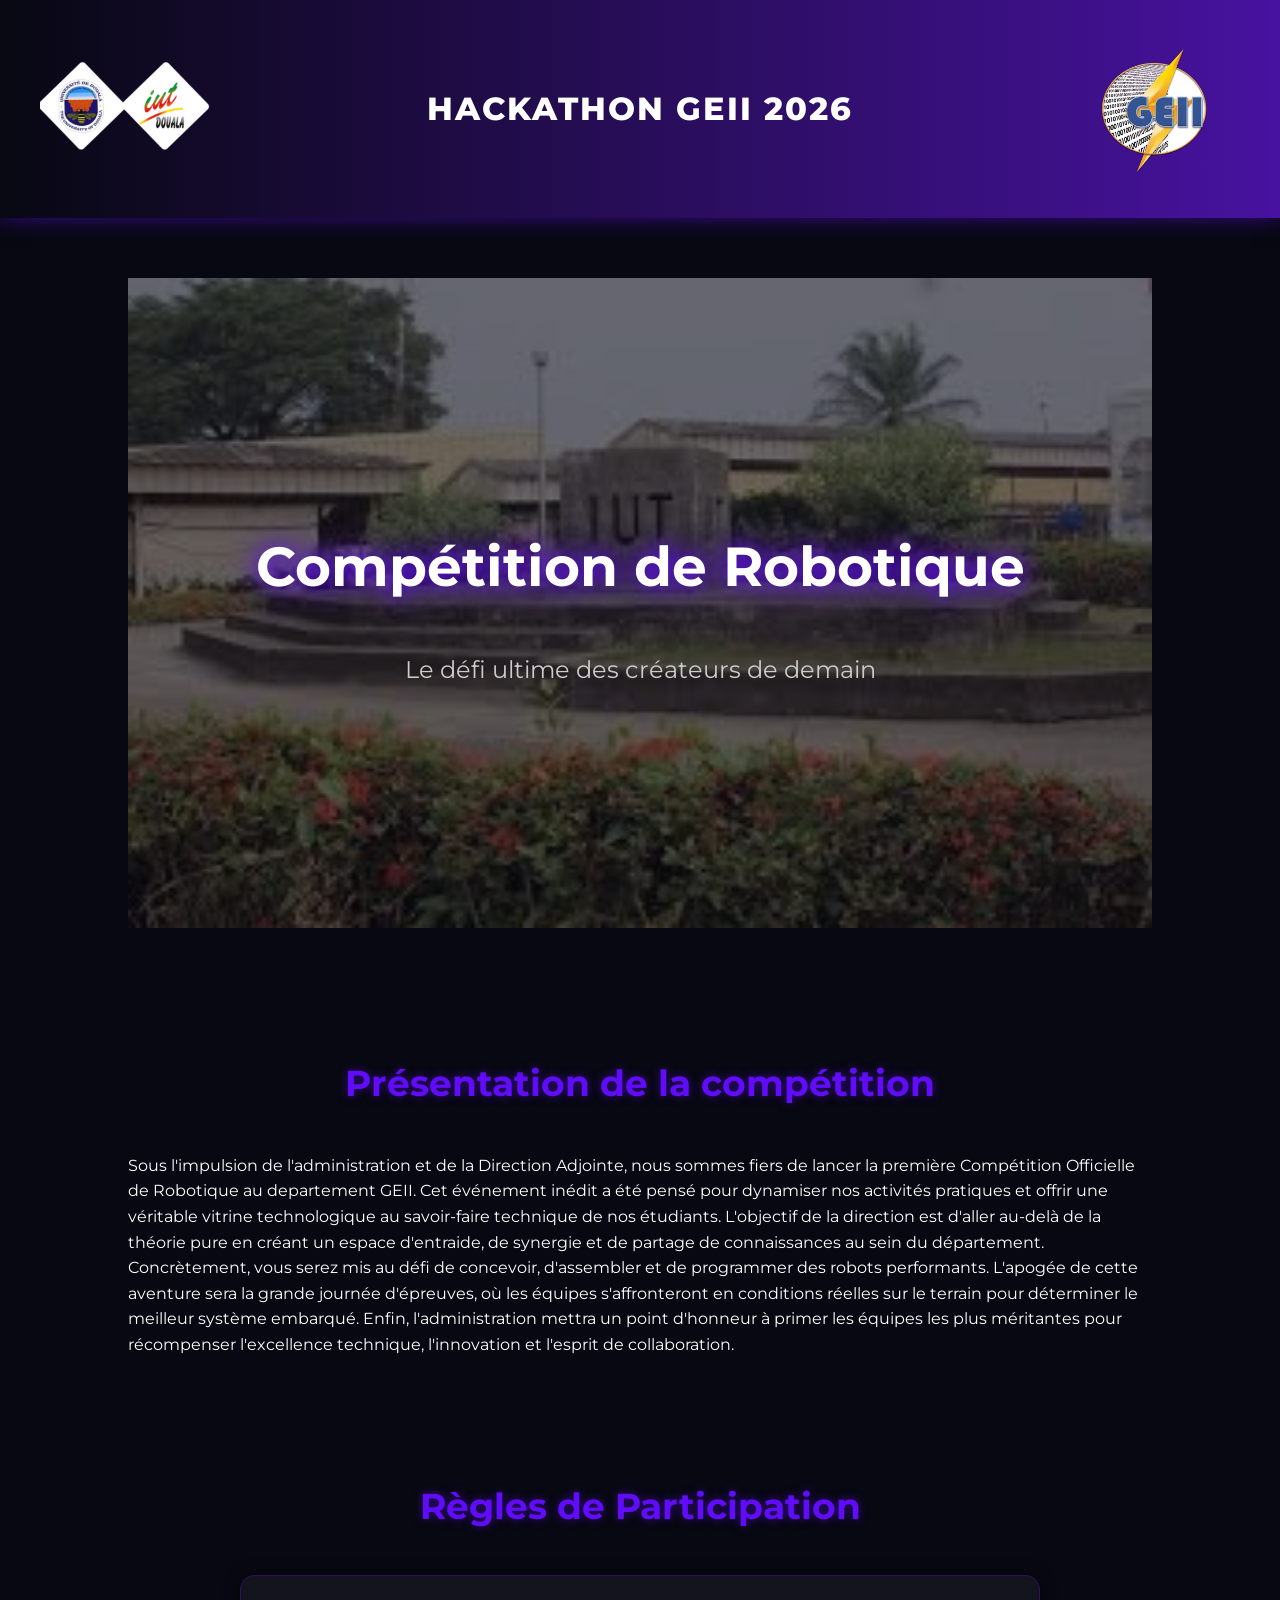
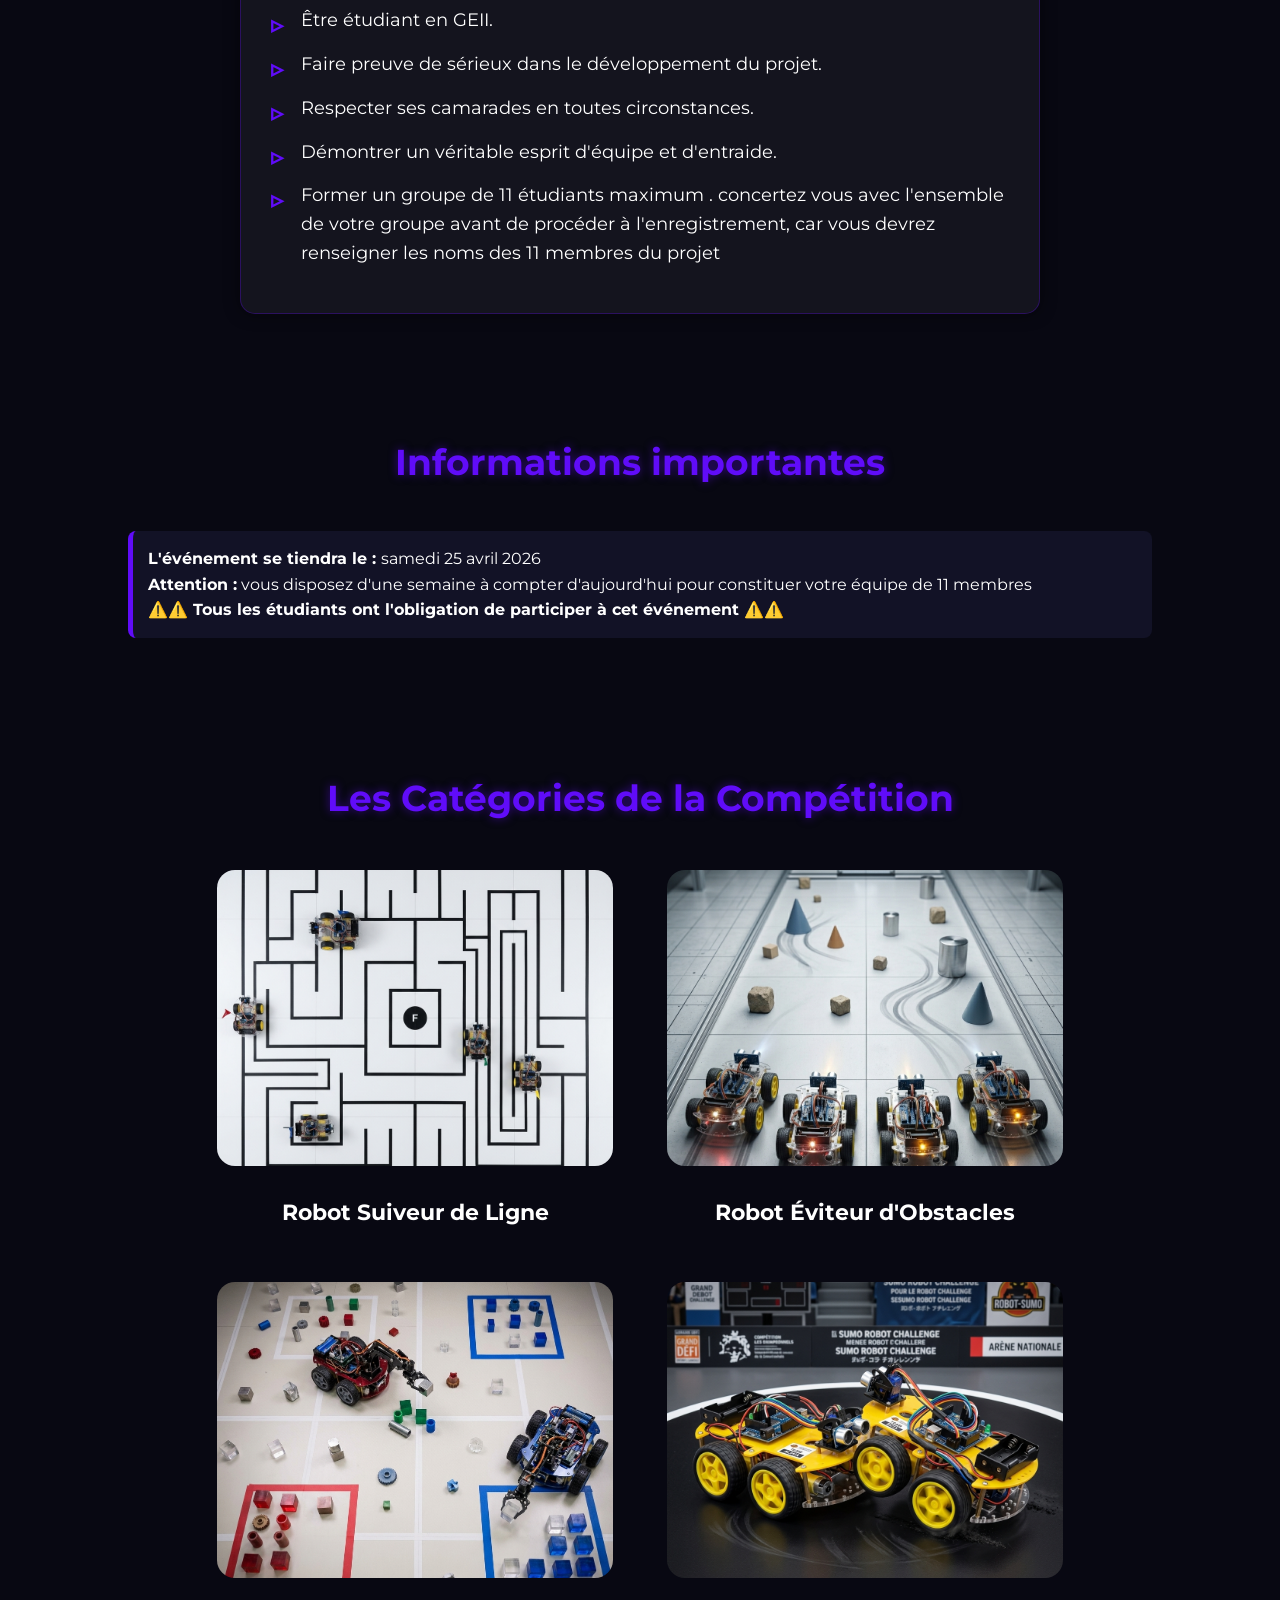
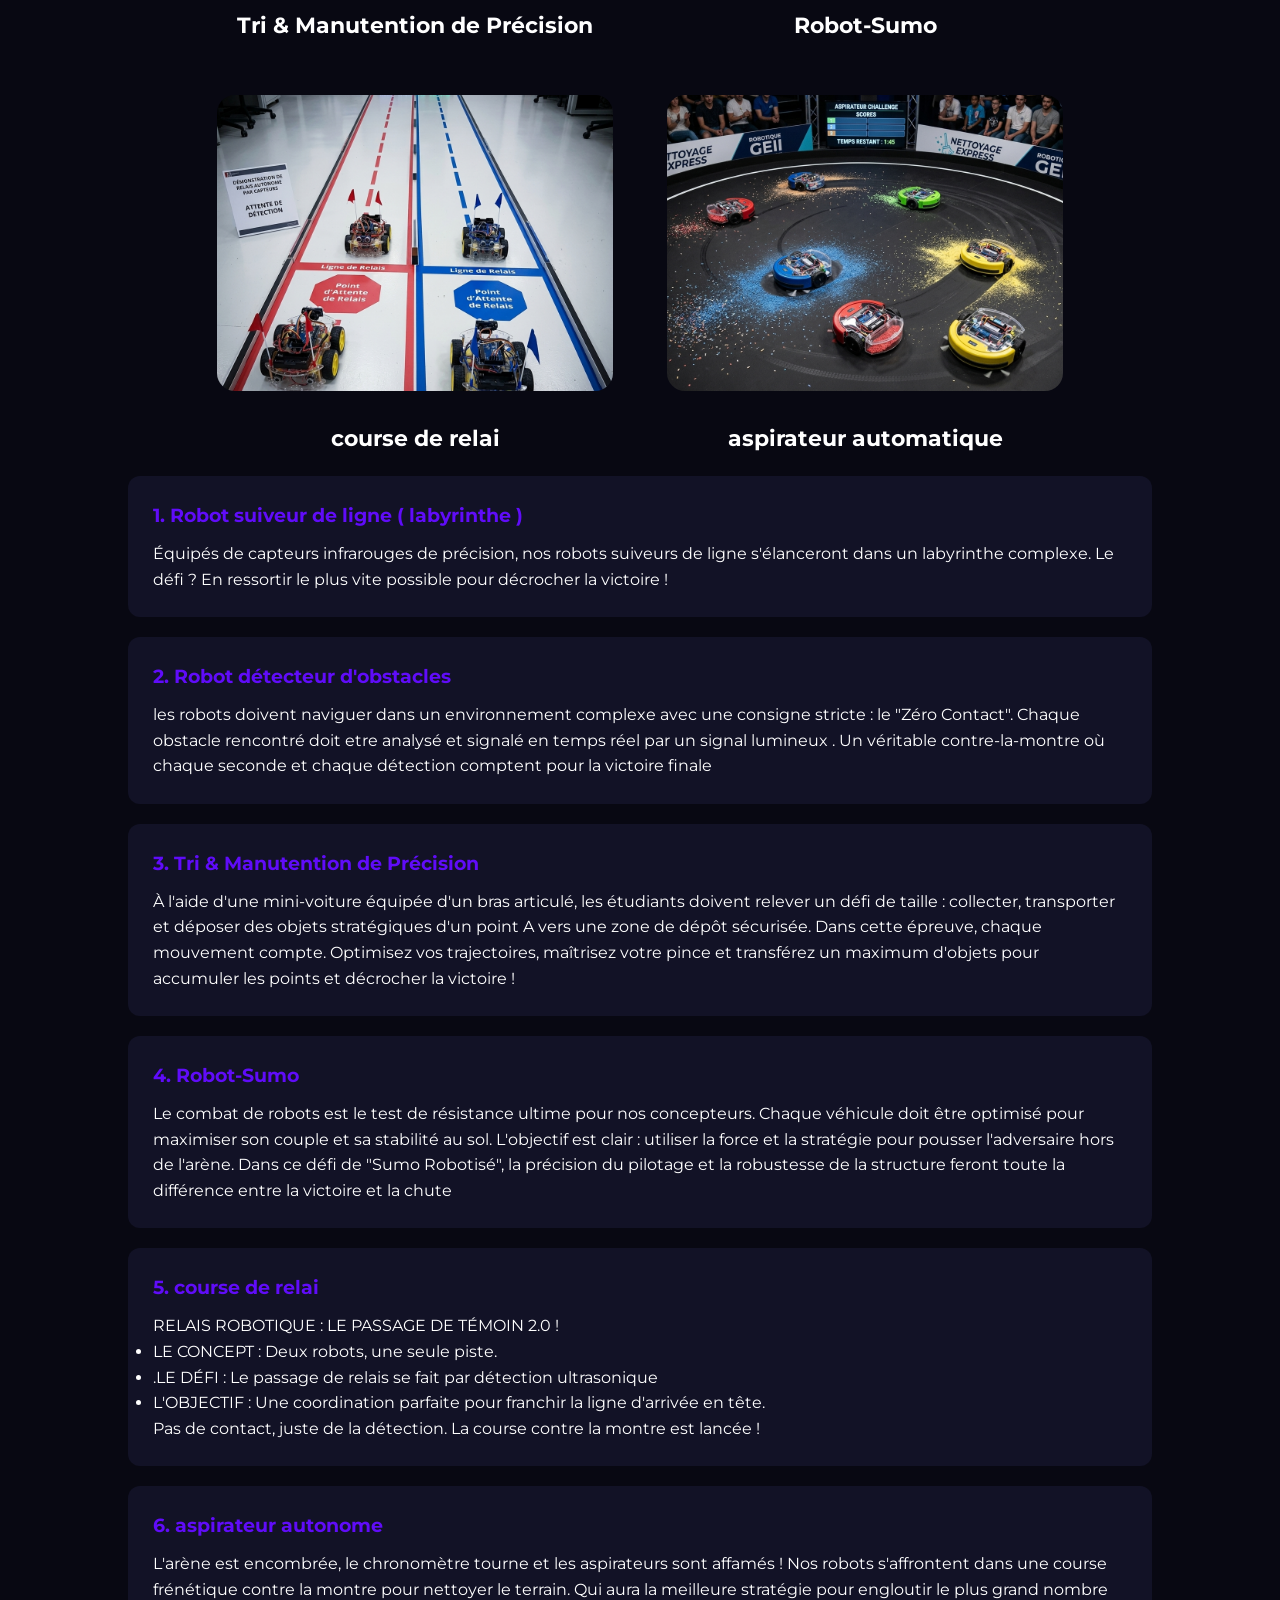
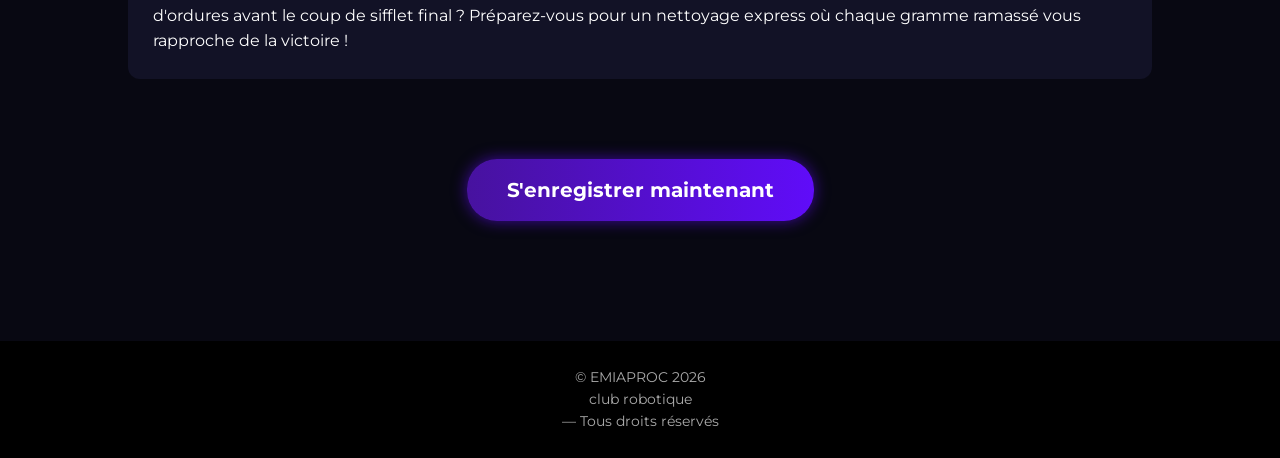
==== index.html @ b4cc078e "correction" ====
<!DOCTYPE html>
<html lang="fr">
<head>
    <meta charset="UTF-8">
    <meta name="viewport" content="width=1200">
    <title>Concours de Robotique - GEII</title>
    <link href="https://fonts.googleapis.com/css2?family=Montserrat:wght@400;600;800&display=swap" rel="stylesheet">
    <link rel="stylesheet" href="style.css">
</head>
<body>

    <header>
        <div class="header-content">
            <div class="log2o-container">
                <img src="image/douala.png" alt="Logo IUT de Douala">
            </div>
            <h1>Hackathon GEII 2026</h1>
            <div class="log2o-container">
                <img src="image/geii2.png" alt="Logo Club Robotique">
            </div>
        </div>
    </header>

    <section class="hero">
        <img src="image/iut.jpg" alt="Affiche du concours de robotique" class="hero-image">
        <div class="hero-text">
            <h2>Compétition de Robotique</h2>
            <p>Le défi ultime des créateurs de demain</p>
        </div>
    </section>



    <!-- PRESENTATION -->
<section class="presentation">

<h2>Présentation de la compétition</h2>

<p>
Sous l'impulsion de l'administration et de la Direction Adjointe, nous sommes fiers de lancer la  première Compétition Officielle de Robotique au departement GEII. 
Cet événement inédit a été pensé pour dynamiser nos activités pratiques et offrir une véritable vitrine technologique au savoir-faire technique de nos étudiants. 
L'objectif de la direction est d'aller au-delà de la théorie pure en créant un espace d'entraide, de synergie et de partage de connaissances au sein du département.
 Concrètement, vous serez mis au défi de concevoir, d'assembler et de programmer des robots performants. L'apogée de cette aventure sera la grande journée d'épreuves, où les équipes s'affronteront en conditions réelles sur le terrain pour déterminer le meilleur système embarqué. 
Enfin, l'administration mettra un point d'honneur à primer les équipes les plus méritantes pour récompenser l'excellence technique,
 l'innovation et l'esprit de collaboration.
</p>

</section>

    <section class="rules-section">
        <h2>Règles de Participation</h2>
        <div class="rules-box">
            <ul>
                <li>Être  étudiant en GEII.</li>
                <li>Faire preuve de sérieux dans le développement du projet.</li>
                <li>Respecter ses camarades en toutes circonstances.</li>
                <li>Démontrer un véritable esprit d'équipe et d'entraide.</li>
                <li>Former un groupe de 11 étudiants maximum . concertez vous  avec l'ensemble de votre groupe avant de procéder à l'enregistrement, 
                 car vous devrez renseigner les noms des 11 membres du projet</li>
            </ul>
        </div>
    </section>


<!-- INFOS IMPORTANTES -->
<!--section class="infos"-->

<section class="conditions">

   <h2>Informations importantes</h2>

   <ul>
   <li><p><strong> L'événement se tiendra le :  </strong> samedi 25 avril 2026 </p>

   <p><strong>Attention :</strong> vous disposez d'une semaine à compter d'aujourd'hui pour constituer votre équipe de 11 membres </p>
   <p><strong>⚠️⚠️ Tous les étudiants ont l'obligation de participer à cet événement  ⚠️⚠️</strong>  </p>
   
</li>
</section>

</!--section>





    <section class="robots-section">
        <h2>Les Catégories de la Compétition</h2>
        <div class="robots-container">
            <div class="robot-frame">
                <img src="image/lab.png" alt="Robot suiveur de ligne">
                <h3>Robot Suiveur de Ligne</h3>
            </div>
            
            <div class="robot-frame">
                <img src="image/ultra.png" alt="Robot détecteur d'obstacles">
                <h3>Robot Éviteur d'Obstacles</h3>
            </div>


            <div class="robot-frame">
                <img src="image/bloc.png" alt="Robot détecteur d'obstacles">
                <h3>Tri & Manutention de Précision</h3>
            </div>

            <div class="robot-frame">
                <img src="image/sumo.png" alt="Robot détecteur d'obstacles">
                <h3>Robot-Sumo</h3>
            </div>

            <div class="robot-frame">
                <img src="image/relay.png" alt="Robot détecteur d'obstacles">
                <h3>course de relai</h3>
            </div>

        

            <div class="robot-frame">
                <img src="image/aspi.png" alt="Robot détecteur d'obstacles">
                <h3>aspirateur automatique</h3>
            </div>
            
        </div>

        <!-- DEROULEMENT -->
        <!--section class="deroulement"-->


        <div class="phase">
        <h3>1. Robot suiveur de ligne ( labyrinthe ) </h3>
        <p>
        Équipés de capteurs infrarouges de précision, nos robots suiveurs de ligne s'élanceront dans un labyrinthe complexe.  
        Le défi ? En ressortir le plus vite possible pour décrocher la victoire !
        </p>
        </div>

        <div class="phase">
        <h3>2. Robot détecteur d'obstacles </h3> 
        les robots doivent naviguer dans un environnement complexe avec une consigne stricte 
        : le "Zéro Contact". Chaque obstacle rencontré doit etre analysé et signalé en temps réel par un signal lumineux 
        . Un véritable 
        contre-la-montre où chaque seconde et chaque détection comptent pour la victoire finale
        
        
        </p>
        </div>


        <div class="phase">
        <h3>3. Tri & Manutention de Précision</h3>
        <p>
        À l'aide d'une mini-voiture équipée d'un bras articulé, les étudiants doivent relever un défi de taille : collecter, 
        transporter et déposer des objets stratégiques d'un point A vers une zone de dépôt sécurisée. Dans cette épreuve, 
        chaque mouvement compte. Optimisez vos trajectoires, 
        maîtrisez votre pince et transférez un maximum d'objets pour accumuler les points et décrocher la victoire !
        </p>
        </div>

        <div class="phase">
        <h3>4. Robot-Sumo</h3>
        <p>
        Le combat de robots est le test de résistance ultime pour nos concepteurs.
        Chaque véhicule doit être optimisé pour maximiser son couple et sa stabilité au sol.
        L'objectif est clair : utiliser la force et la stratégie pour pousser l'adversaire hors de l'arène.
        Dans ce défi de "Sumo Robotisé",
         la précision du pilotage et la robustesse de la structure feront toute la différence entre la victoire et la chute
        </p>
        </div>




        

        <div class="phase">
            <h3>5. course de relai</h3>
            <p>
                 RELAIS ROBOTIQUE : LE PASSAGE DE TÉMOIN 2.0 ! 
            <ul>
            <li>LE CONCEPT : Deux robots, une seule piste.</li>

            <li>.LE DÉFI : Le passage de relais se fait par détection ultrasonique</li>

            <li>L'OBJECTIF : Une coordination parfaite pour franchir la ligne d'arrivée en tête.</li>
            </ul>
            Pas de contact, juste de la détection. La course contre la montre est lancée !
            </p>

        </div>




         <div class="phase">
        <h3>6. aspirateur autonome</h3>
        <p>
        L'arène est encombrée, le chronomètre tourne et les aspirateurs sont affamés ! 
        Nos robots s'affrontent dans une course frénétique contre la montre pour nettoyer le terrain.
         Qui aura la meilleure stratégie pour engloutir le plus grand nombre d'ordures avant le coup de sifflet final ?
         Préparez-vous pour un nettoyage express où chaque gramme ramassé vous rapproche de la victoire !
        </p>
        </div>


      </!--section-->






    </section>

    <div class="cta-container">
        <a href="inscription.html" class="btn-gradient">S'enregistrer maintenant</a>
    </div>
<section></section>
    <!-- FOOTER -->
    <footer>
    <p>© EMIAPROC 2026 </p>
        <p>club robotique </p>
       <p> — Tous droits réservés</p>
    </p>
</footer>

</body>

</html>
---- style.css ----
/* ===== GLOBAL ===== */
*{
    margin:0;
    padding:0;
    box-sizing:border-box;
    font-family: 'Montserrat', sans-serif;
}

body {
    background-color: #080812;
    color: #ffffff;
    line-height: 1.6;
    margin: 0;
    
    /* La magie Flexbox commence ici */
    display: flex;
    flex-direction: column;
    min-height: 100vh; /* Prend au moins 100% de la hauteur de l'écran */
}
/* ===== HEADER ===== */
header{
    background: linear-gradient(90deg,#080812,#47129f);
    padding:20px;
    box-shadow:0 0 20px rgba(96,12,249,0.5);
}

.header-content {
    display: flex;
    justify-content: space-between;
    align-items: center;
    max-width: 1200px;
    margin: 0 auto;
}

.logo-container img{
    width:70px; /* Taille ajustable pour les logos */
    border-radius:10px;
}


.log2o-container img{
    width:170px; /* Taille ajustable pour les logos */
    border-radius:10px;
}

.log3o-container img{
    width:160px; /* Taille ajustable pour les logos */
    border-radius:10px;
}


h1{
    font-weight:800;
    color:#ffffff;
    text-transform: uppercase;
    letter-spacing: 2px;
}

/* ===== HERO SECTION ===== */
.hero{
    position:relative;
    text-align:center;
}

.hero-image{
    width:100%;
    height:650px;
    object-fit:cover;
    opacity:0.4;
}

.hero-text{
    position:absolute;
    top:50%;
    left:50%;
    transform:translate(-50%,-50%);
    width: 100%;
}

.hero-text h2{
    font-size:55px;
    color:#ffffff;
    text-shadow:0 0 20px #600cf9, 0 0 40px #47129f;
}

.hero-text p{
    font-size:24px;
    color:#ccc;
    margin-top: 10px;
}

/* ===== SECTIONS GENERALES ===== */
section{
    padding:60px 10%;
}

section h2{
    margin-bottom:40px;
    font-size:36px;
    color:#600cf9; /* Violet plus clair pour lisibilité */
    text-align:center;
    text-shadow: 0 0 10px rgba(96,12,249,0.5);
}

/* ===== RÈGLES DU GROUPE ===== */
.rules-box {
    background: rgba(255, 255, 255, 0.05);
    border: 1px solid rgba(96,12,249,0.3);
    border-radius: 15px;
    padding: 30px;
    max-width: 800px;
    margin: 0 auto;
    box-shadow: 0 0 15px rgba(0,0,0,0.5);
}

.rules-box ul {
    list-style-type: none;
}

.rules-box li {
    font-size: 18px;
    margin-bottom: 15px;
    padding-left: 30px;
    position: relative;
}

.rules-box li::before {
    content: "▹";
    position: absolute;
    left: 0;
    color: #600cf9;
    font-size: 24px;
    font-weight: bold;
}

/* ===== IMAGES ROBOTS (EFFET GLOW & SCALE) ===== */
.robots-container {
    display: flex;
    justify-content: center;
    gap: 50px;
    flex-wrap: wrap;
}

.robot-frame {
    width: 400px; /* Taille fixe pour l'égalité des cadres */
    text-align: center;
}

.robot-frame img {
    width: 100%;
    height: 300px; /* Hauteur fixe pour que tout soit symétrique */
    object-fit: cover; /* Permet à l'image de bien remplir le cadre sans se déformer */
    border-radius: 20px; /* Bords adoucis */
    border: 2px solid transparent;
    transition: all 0.4s ease-in-out; /* Animation fluide */
}

/* Animation au survol */
.robot-frame img:hover {
    transform: scale(1.08); /* Agrandissement */
    border-color: #600cf9;
    box-shadow: 0 0 25px #600cf9, 0 0 50px rgba(96,12,249,0.5); /* Effet Glow */
}

.robot-frame h3 {
    margin-top: 20px;
    font-size: 22px;
    color: #ffffff;
}

/* ===== BOUTON S'ENREGISTRER ===== */
.cta-container {
    text-align: center;
    margin-top: 20px;
}

.btn-gradient {
    display: inline-block;
    padding: 15px 40px;
    font-size: 20px;
    font-weight: bold;
    color: #fff;
    text-decoration: none;
    background: linear-gradient(90deg, #47129f, #600cf9, #47129f);
    background-size: 200% auto;
    border-radius: 30px;
    transition: all 0.4s ease;
    box-shadow: 0 0 15px rgba(96,12,249,0.6);
}

.btn-gradient:hover {
    background-position: right center;
    transform: scale(1.1); /* Agrandissement du bouton */
    box-shadow: 0 0 30px rgba(96,12,249,1); /* Intensification de l'ombre */
}







/* ===== PAGE INSCRIPTION ===== */
.form-section {
    padding: 40px 10%;
    display: flex;
    justify-content: center;
}

.form-container {
    background: rgba(255, 255, 255, 0.05);
    border: 1px solid rgba(96,12,249,0.3);
    border-radius: 15px;
    padding: 40px;
    width: 100%;
    max-width: 800px;
    box-shadow: 0 0 20px rgba(0,0,0,0.5);
}

.input-group {
    margin-bottom: 25px;
    display: flex;
    flex-direction: column;
}

.input-group label {
    font-size: 18px;
    font-weight: 600;
    margin-bottom: 10px;
    color: #5A00FF; /* Le violet vif que tu as choisi */
}

.info-text {
    font-size: 14px;
    color: #aaa;
    margin-bottom: 10px;
    font-style: italic;
}

.input-group input[type="text"],
.input-group select {
    width: 100%;
    padding: 15px;
    margin-bottom: 10px;
    background-color: #121222;
    border: 1px solid #333;
    border-radius: 8px;
    color: #fff;
    font-size: 16px;
    outline: none;
    transition: 0.3s;
}

.input-group input[type="text"]:focus,
.input-group select:focus {
    border-color: #5A00FF;
    box-shadow: 0 0 10px rgba(90, 0, 255, 0.4);
}

.checkbox-group {
    display: flex;
    align-items: flex-start;
    gap: 15px;
    margin-bottom: 30px;
    background: rgba(90, 0, 255, 0.1);
    padding: 20px;
    border-radius: 8px;
    border-left: 4px solid #5A00FF;
}

.checkbox-group input[type="checkbox"] {
    width: 20px;
    height: 20px;
    margin-top: 5px;
    cursor: pointer;
}

.checkbox-group label {
    font-size: 15px;
    color: #ddd;
    cursor: pointer;
}

/* Bouton du formulaire (enlève le soulignement et adapte pour le form) */
button.btn-gradient {
    width: 100%;
    border: none;
    cursor: pointer;
    font-family: 'Montserrat', sans-serif;
}

button.btn-gradient:disabled {
    opacity: 0.5;
    cursor: not-allowed;
}







/* ===== PAGE DETAIL (CONFIRMATION) ===== */
.success-section {
    padding: 60px 10%;
    display: flex;
    justify-content: center;
}

.success-container {
    background: rgba(255, 255, 255, 0.05);
    border: 1px solid rgba(90, 0, 255, 0.3);
    border-radius: 15px;
    padding: 50px;
    max-width: 800px;
    width: 100%;
    box-shadow: 0 0 25px rgba(0,0,0,0.5);
}

.success-header {
    text-align: center;
    margin-bottom: 40px;
    border-bottom: 1px solid rgba(90, 0, 255, 0.2);
    padding-bottom: 20px;
}

.success-header h2 {
    color: #00ff88; /* Un vert néon pour marquer le succès */
    font-size: 32px;
    margin-bottom: 10px;
    text-shadow: 0 0 15px rgba(0, 255, 136, 0.4);
}

.success-header p {
    font-size: 18px;
    color: #ccc;
}

.lab-rules {
    margin-bottom: 40px;
}

.lab-rules h3 {
    color: #ffffff;
    font-size: 24px;
    margin-bottom: 20px;
}

.lab-rules ul {
    list-style-type: none;
}

.lab-rules li {
    font-size: 18px;
    margin-bottom: 15px;
    padding-left: 30px;
    position: relative;
    color: #ddd;
}

.lab-rules li::before {
    content: "⚡"; /* Petite icône éclair pour l'électronique */
    position: absolute;
    left: 0;
    font-size: 20px;
}

.lab-rules strong {
    color: #5A00FF;
}

/* Le message final brillant et imposant */
.critical-warning {
    background: rgba(90, 0, 255, 0.1);
    padding: 25px;
    border-radius: 10px;
    border: 2px solid #5A00FF;
    text-align: center;
    box-shadow: 0 0 20px rgba(90, 0, 255, 0.6), inset 0 0 15px rgba(90, 0, 255, 0.2);
    animation: pulseGlow 2s infinite alternate;
}

.critical-warning p {
    color: #fff;
    font-size: 22px;
    font-weight: 800;
    text-shadow: 0 0 10px #5A00FF, 0 0 20px #5A00FF;
    margin: 0;
}

/* Animation pour faire pulser la lumière du message d'alerte */
@keyframes pulseGlow {
    from {
        box-shadow: 0 0 15px rgba(90, 0, 255, 0.4), inset 0 0 10px rgba(90, 0, 255, 0.1);
    }
    to {
        box-shadow: 0 0 35px rgba(90, 0, 255, 0.8), inset 0 0 25px rgba(90, 0, 255, 0.3);
    }
}



footer {
    background: #000000;
    text-align: center;
    padding: 25px;
    font-size: 14px;
    color: #aaa;
    width: 100%;
    
    /* La ligne magique qui pousse le footer en bas */
    margin-top: auto; 
}





.phase{
    background:#121226;
    padding:25px;
    margin-top:20px;
    border-radius:12px;
    transition:0.3s;
}


.phase:hover{
    transform:translateY(-5px);
    box-shadow:0 0 20px rgba(96,12,249,0.6);
}

.phase h3{
    color:#600cf9;
    margin-bottom:10px;
}



.conditions ul{
    list-style:none;
    margin-top:20px;
}

.conditions li{
    background:#121226;
    padding:15px;
    margin-bottom:12px;
    border-left:5px solid #600cf9;
    border-radius:8px;
}
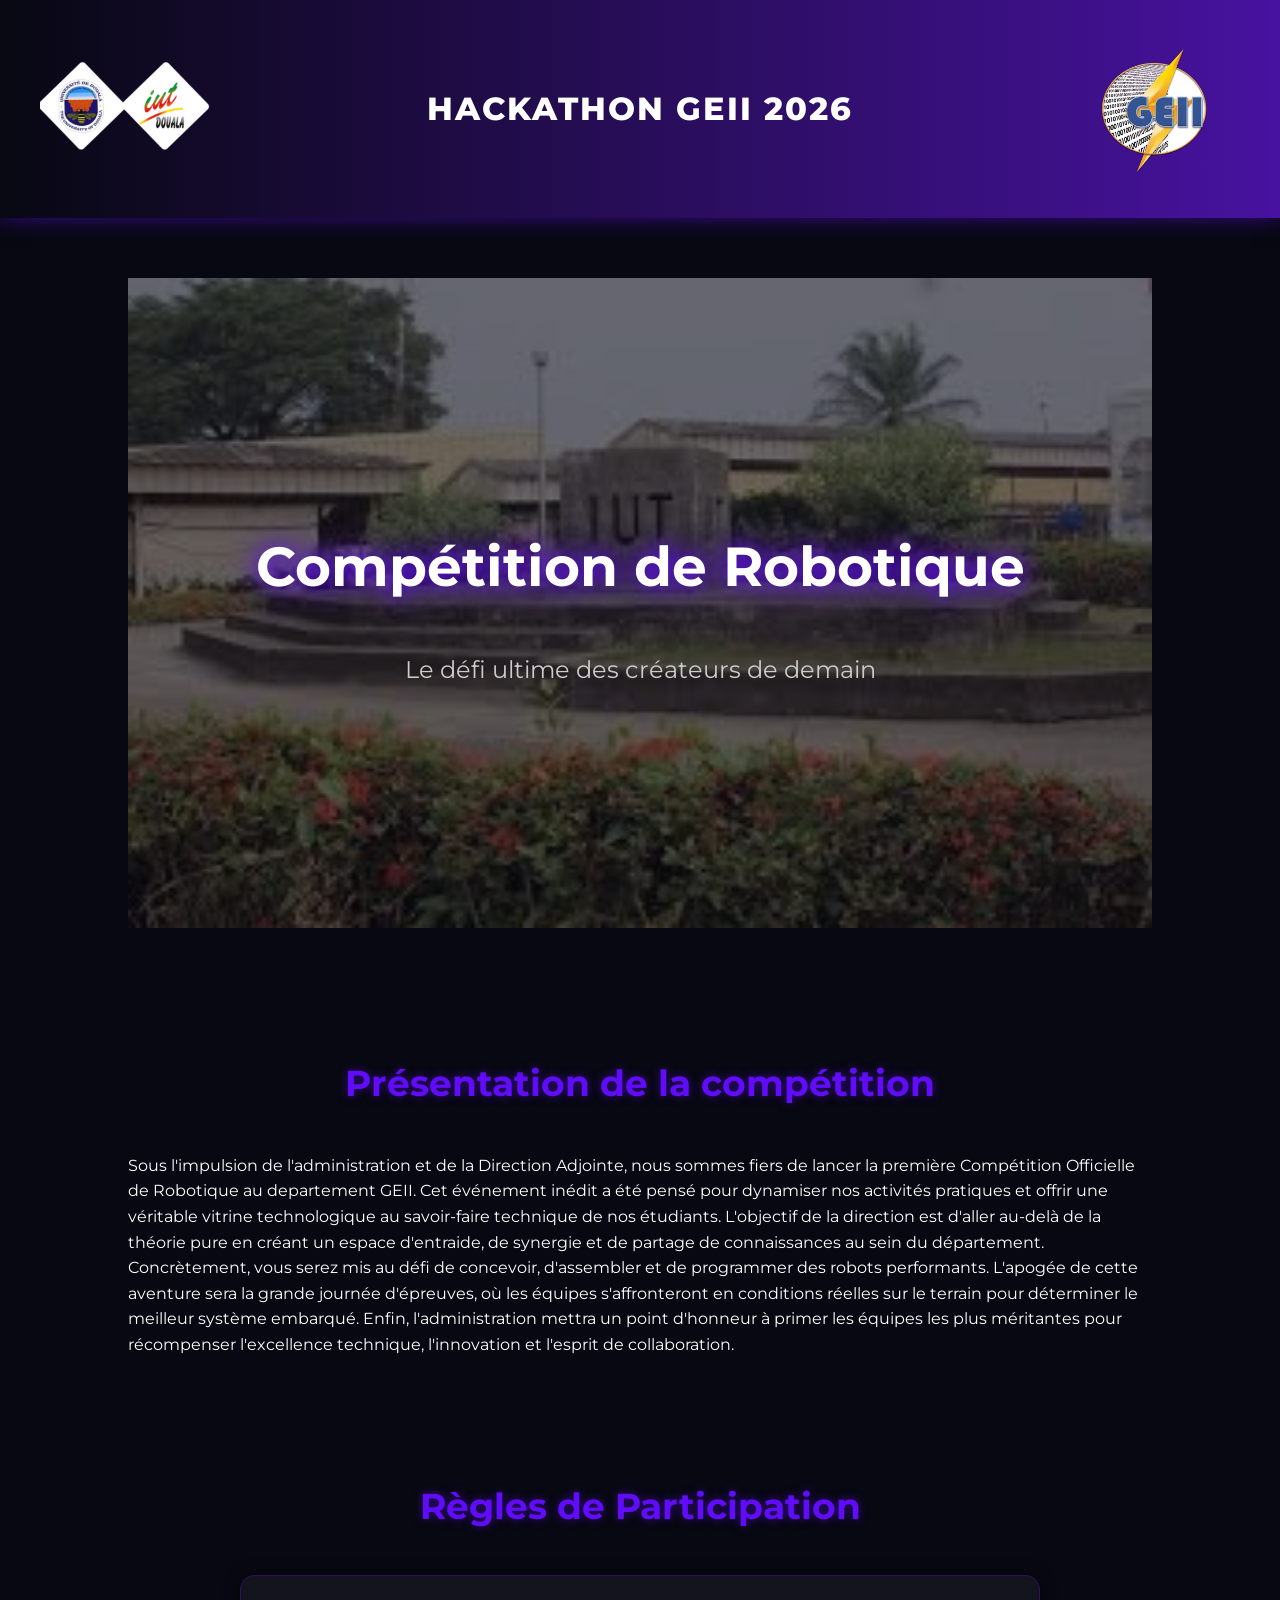
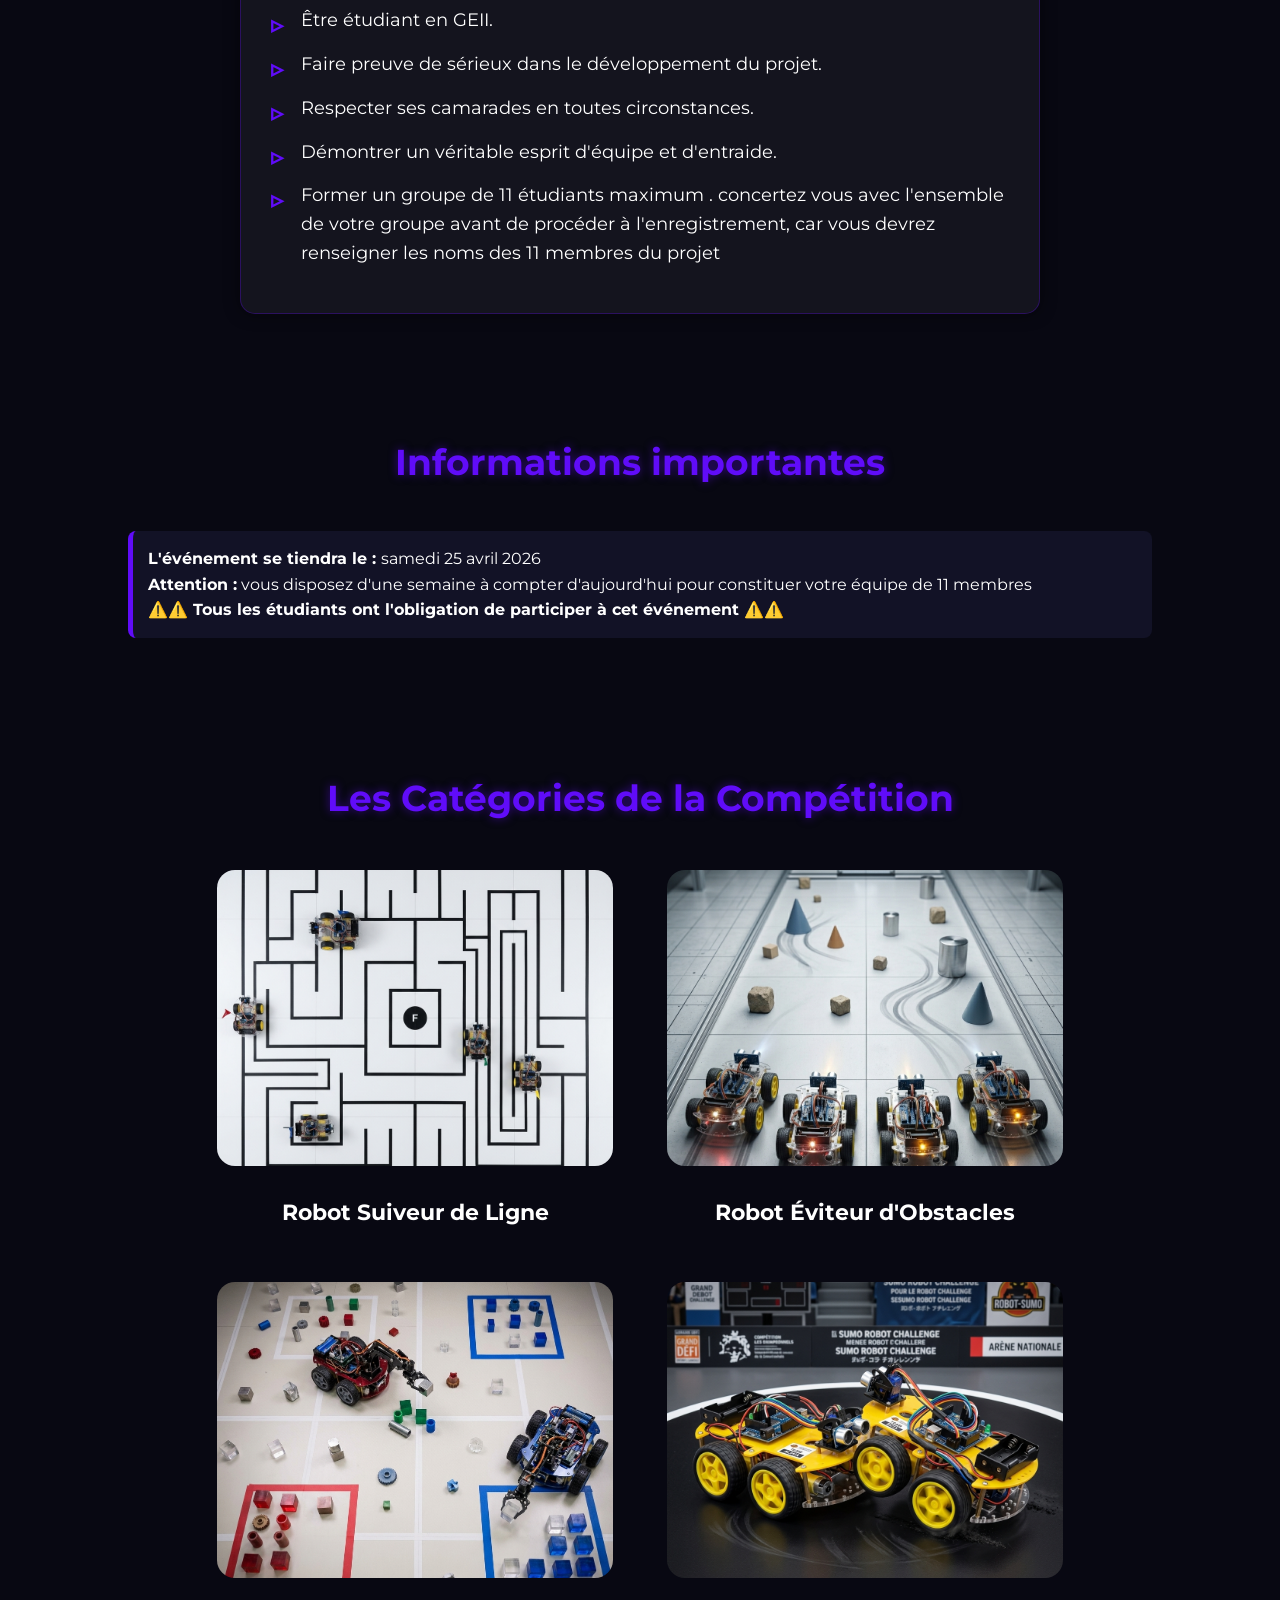
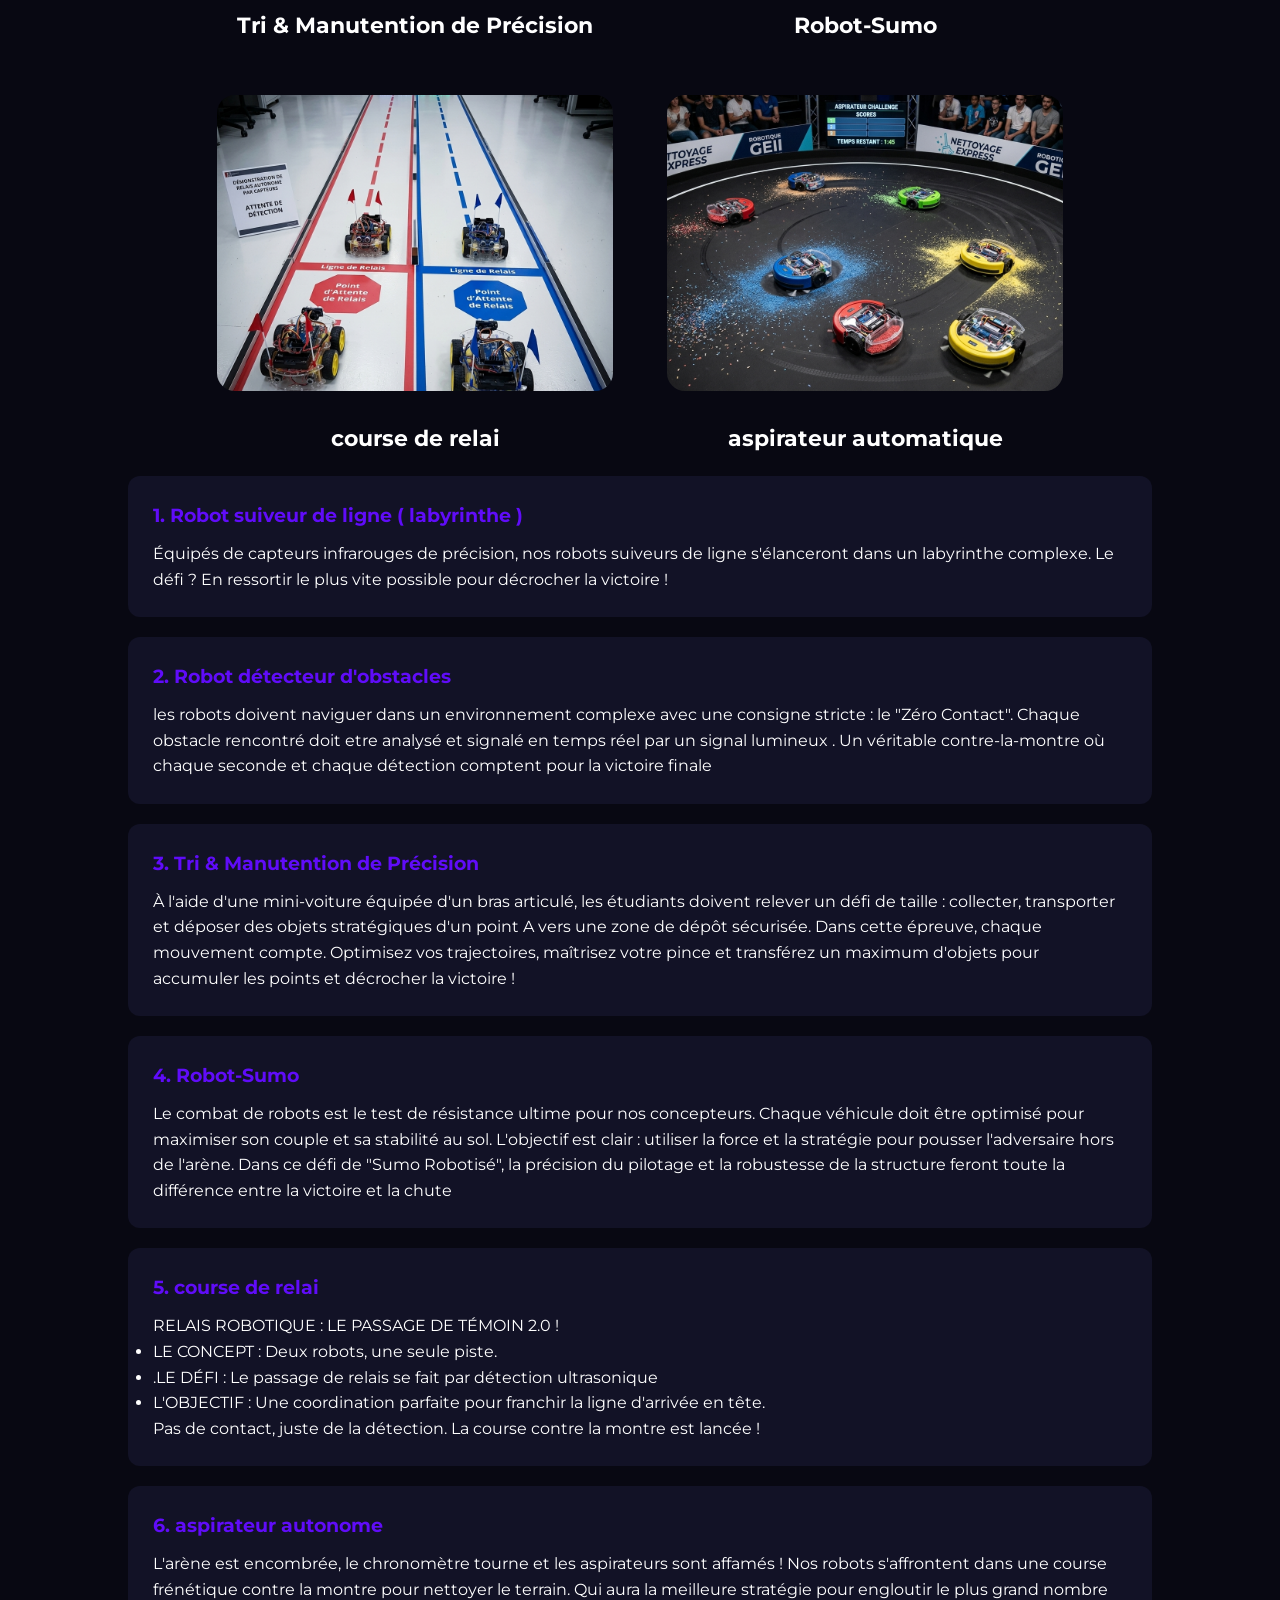
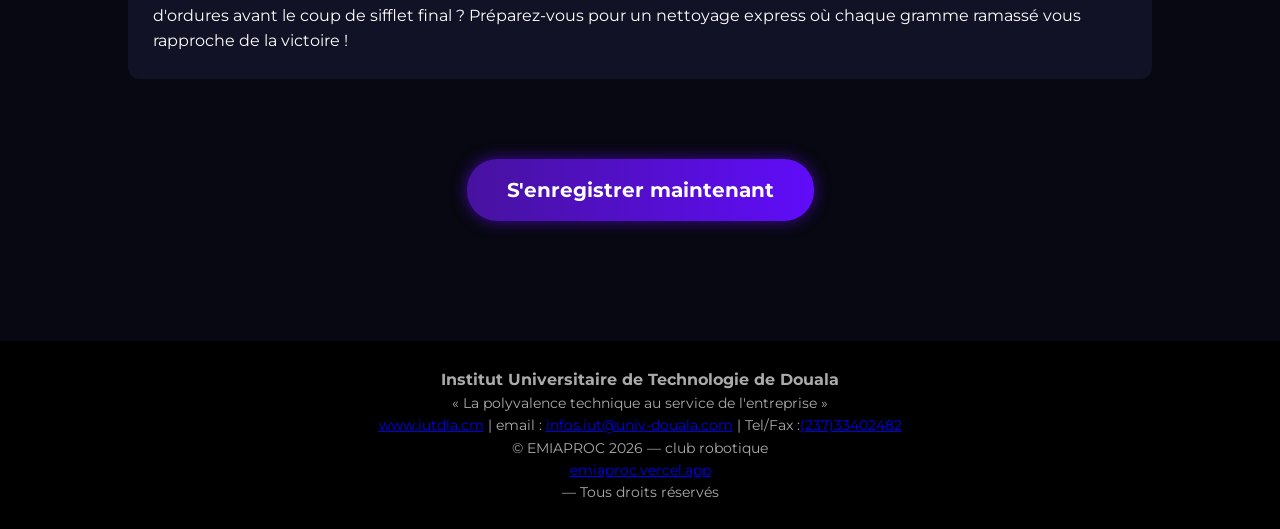
==== commit f7603124: "footer" ====
--- a/index.html
+++ b/index.html
@@ -217,8 +217,20 @@
 <section></section>
     <!-- FOOTER -->
     <footer>
-    <p>© EMIAPROC 2026 </p>
-        <p>club robotique </p>
+     
+        <p><strong><h3>Institut Universitaire de Technologie de Douala</h3></strong></p>
+        <p>« La polyvalence technique au service de l'entreprise »</p>
+        <p>
+        <a href="www.iutdla.cm">www.iutdla.cm</a>
+            
+         | 
+       email : <a href="infos.iut@univ-douala.com">infos.iut@univ-douala.com</a>
+         |
+         Tel/Fax :<a href="tel : +23733402482">(237)33402482</a></p>
+
+        
+    <p>© EMIAPROC 2026  —  club robotique </p>
+    <a href="https://emiaproc.vercel.app/index.html">emiaproc.vercel.app</a>
        <p> — Tous droits réservés</p>
     </p>
 </footer>
--- a/style.css
+++ b/style.css
@@ -412,6 +412,13 @@
     margin-top: auto; 
 }
 
+.footer-section strong {
+    color: #5A00FF;
+}
+
+.footer-section a:hover {
+    color: #5A00FF; /* Le lien devient violet au survol */
+}
 
 
 
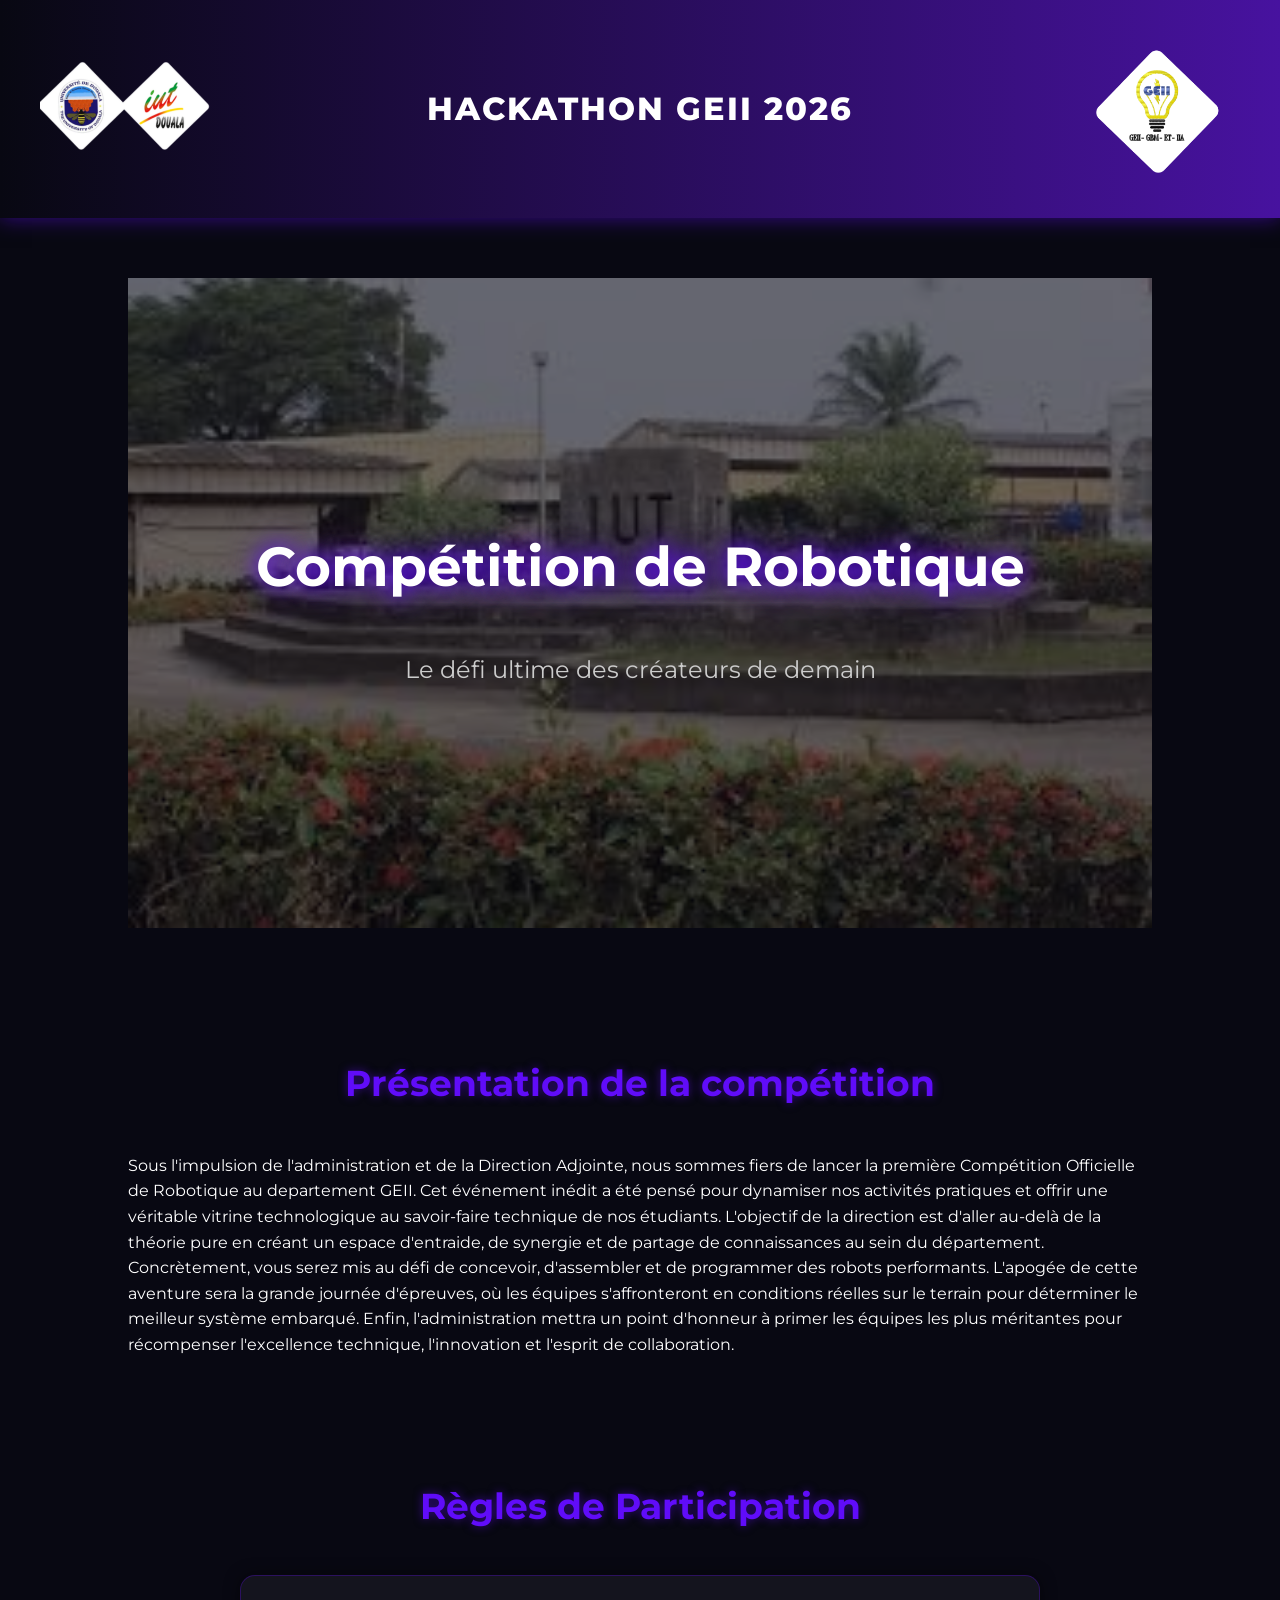
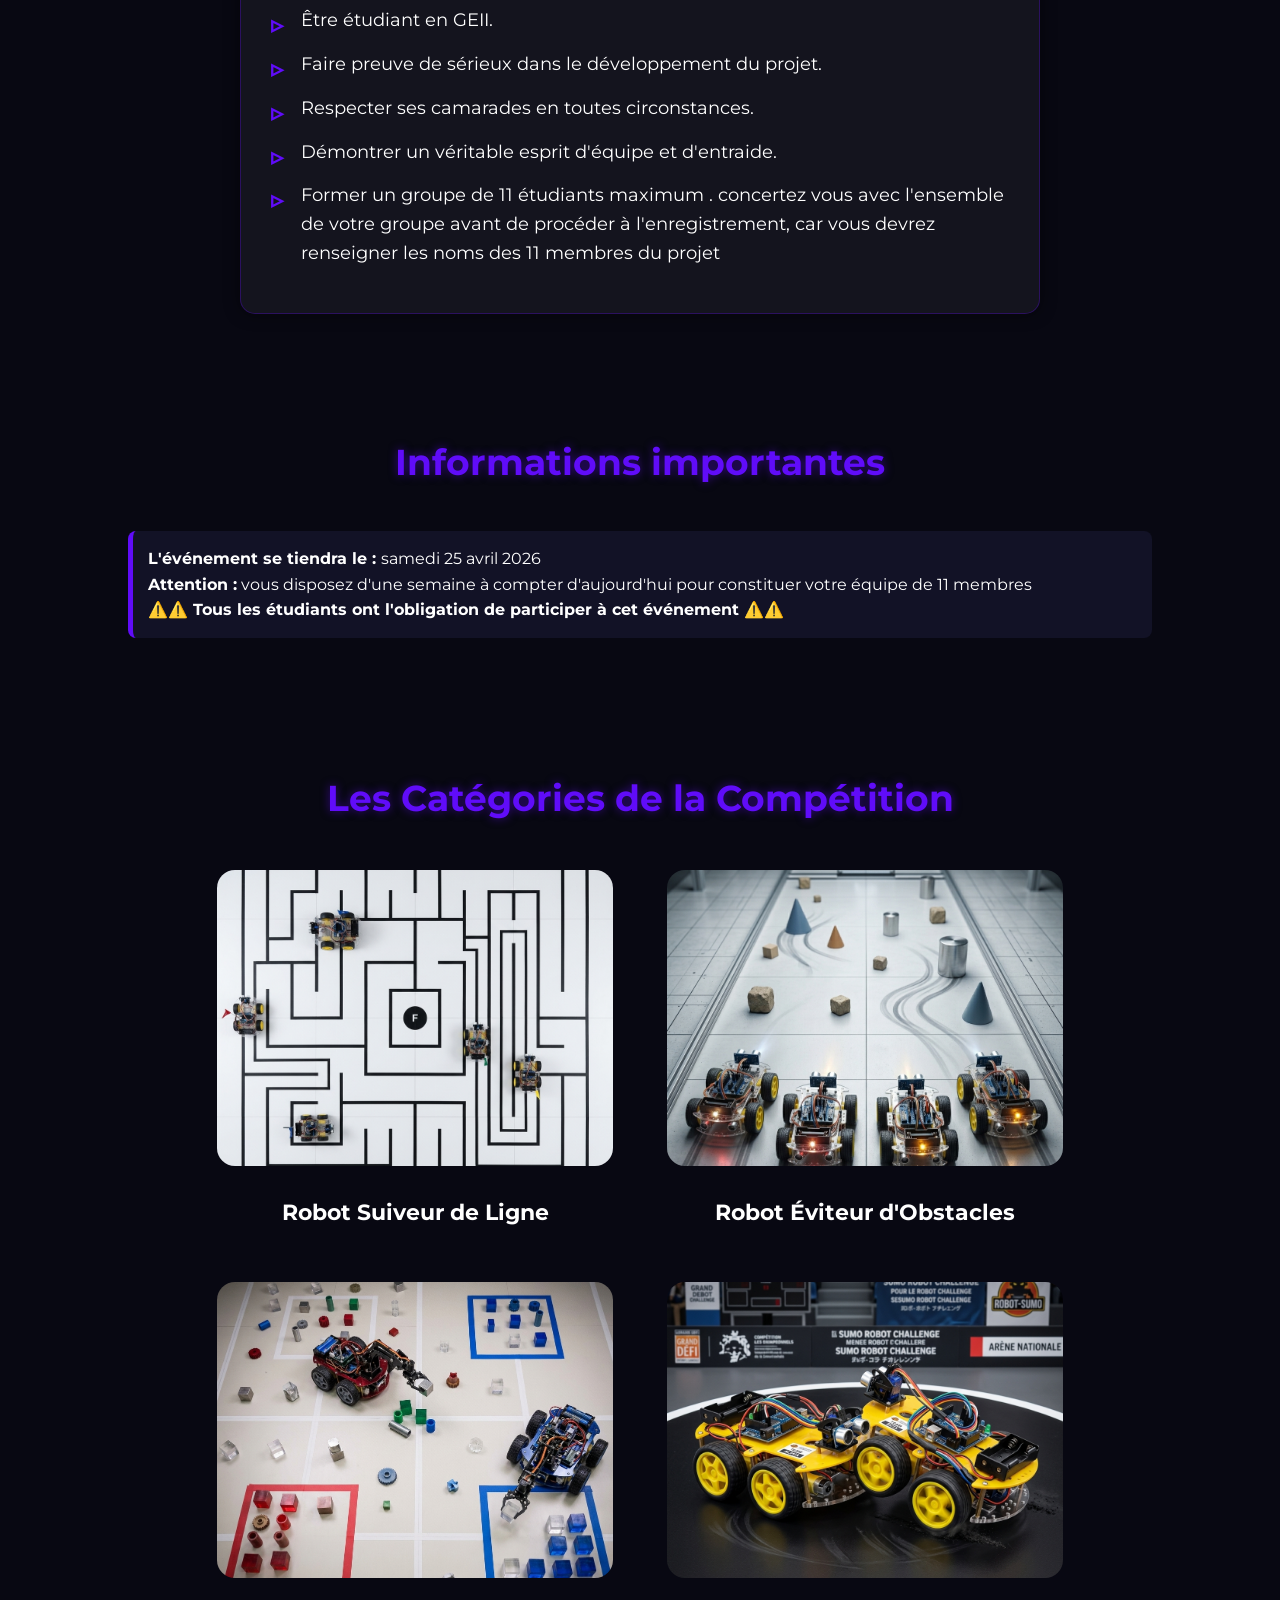
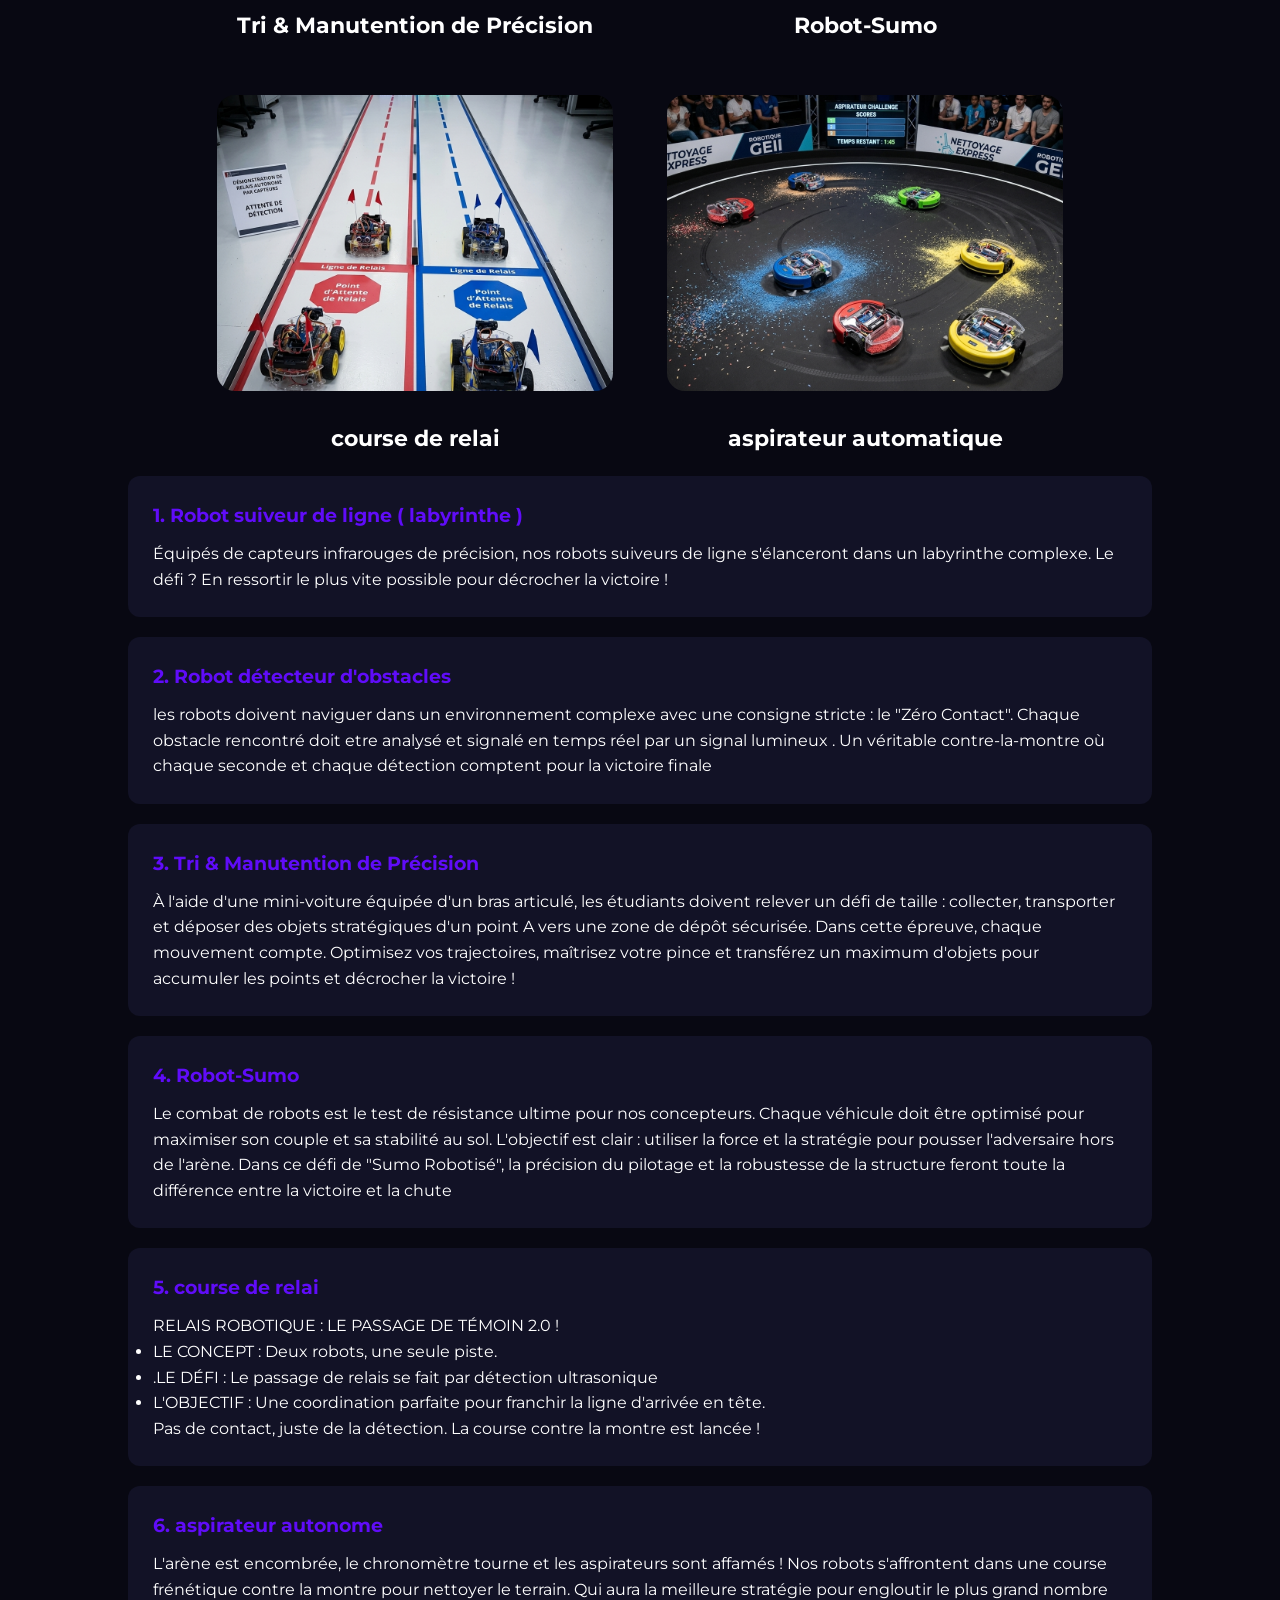
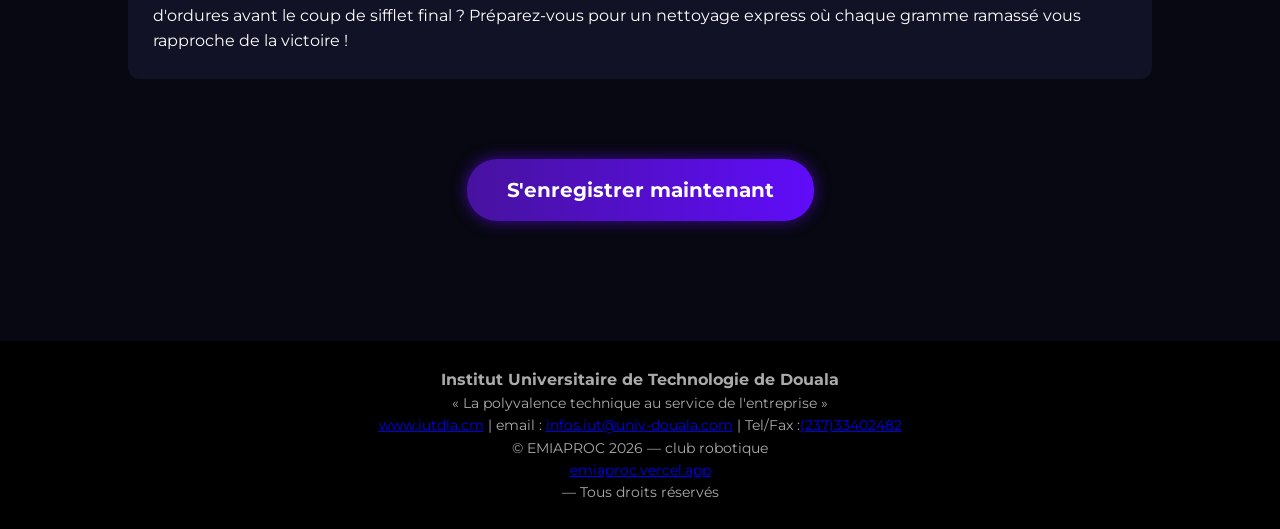
==== commit 4ca6554e: "geii" ====
--- a/index.html
+++ b/index.html
@@ -16,7 +16,7 @@
             </div>
             <h1>Hackathon GEII 2026</h1>
             <div class="log2o-container">
-                <img src="image/geii2.png" alt="Logo Club Robotique">
+                <img src="image/nova7.png" alt="Logo Club Robotique">
             </div>
         </div>
     </header>
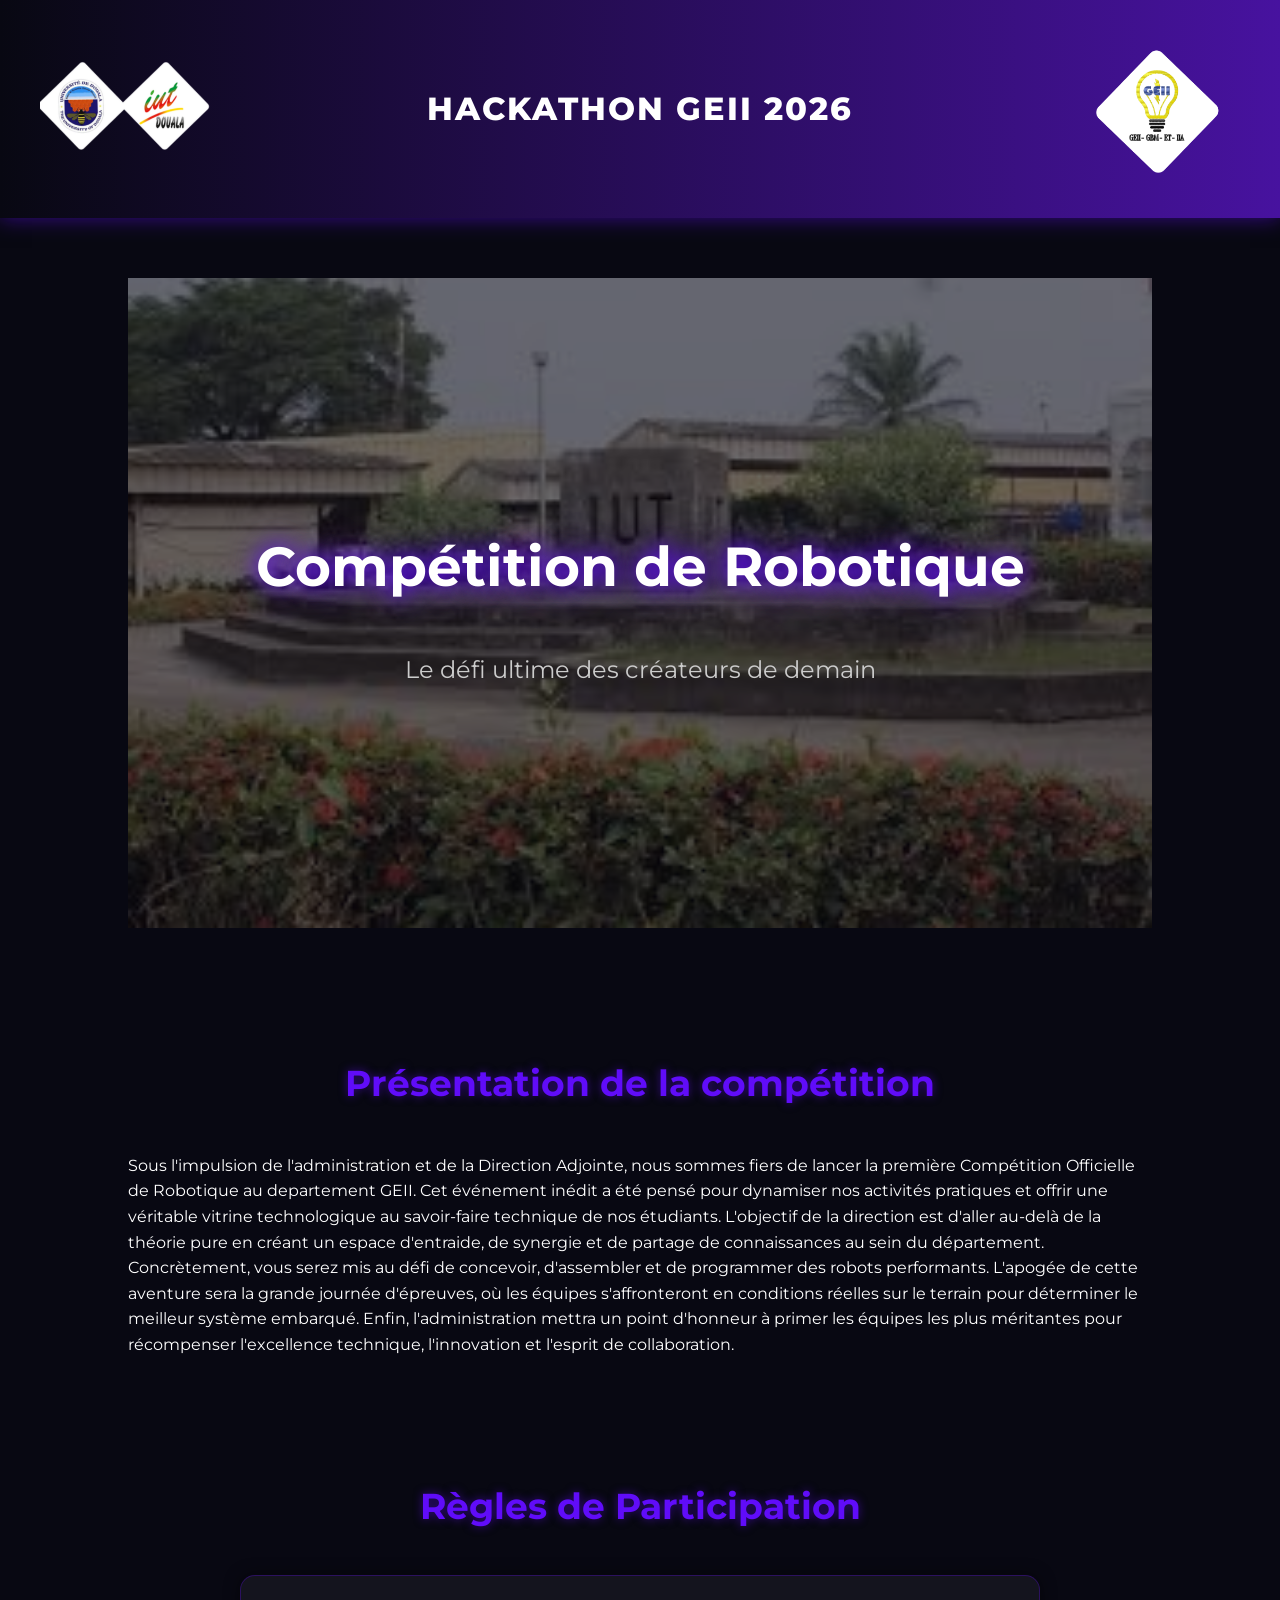
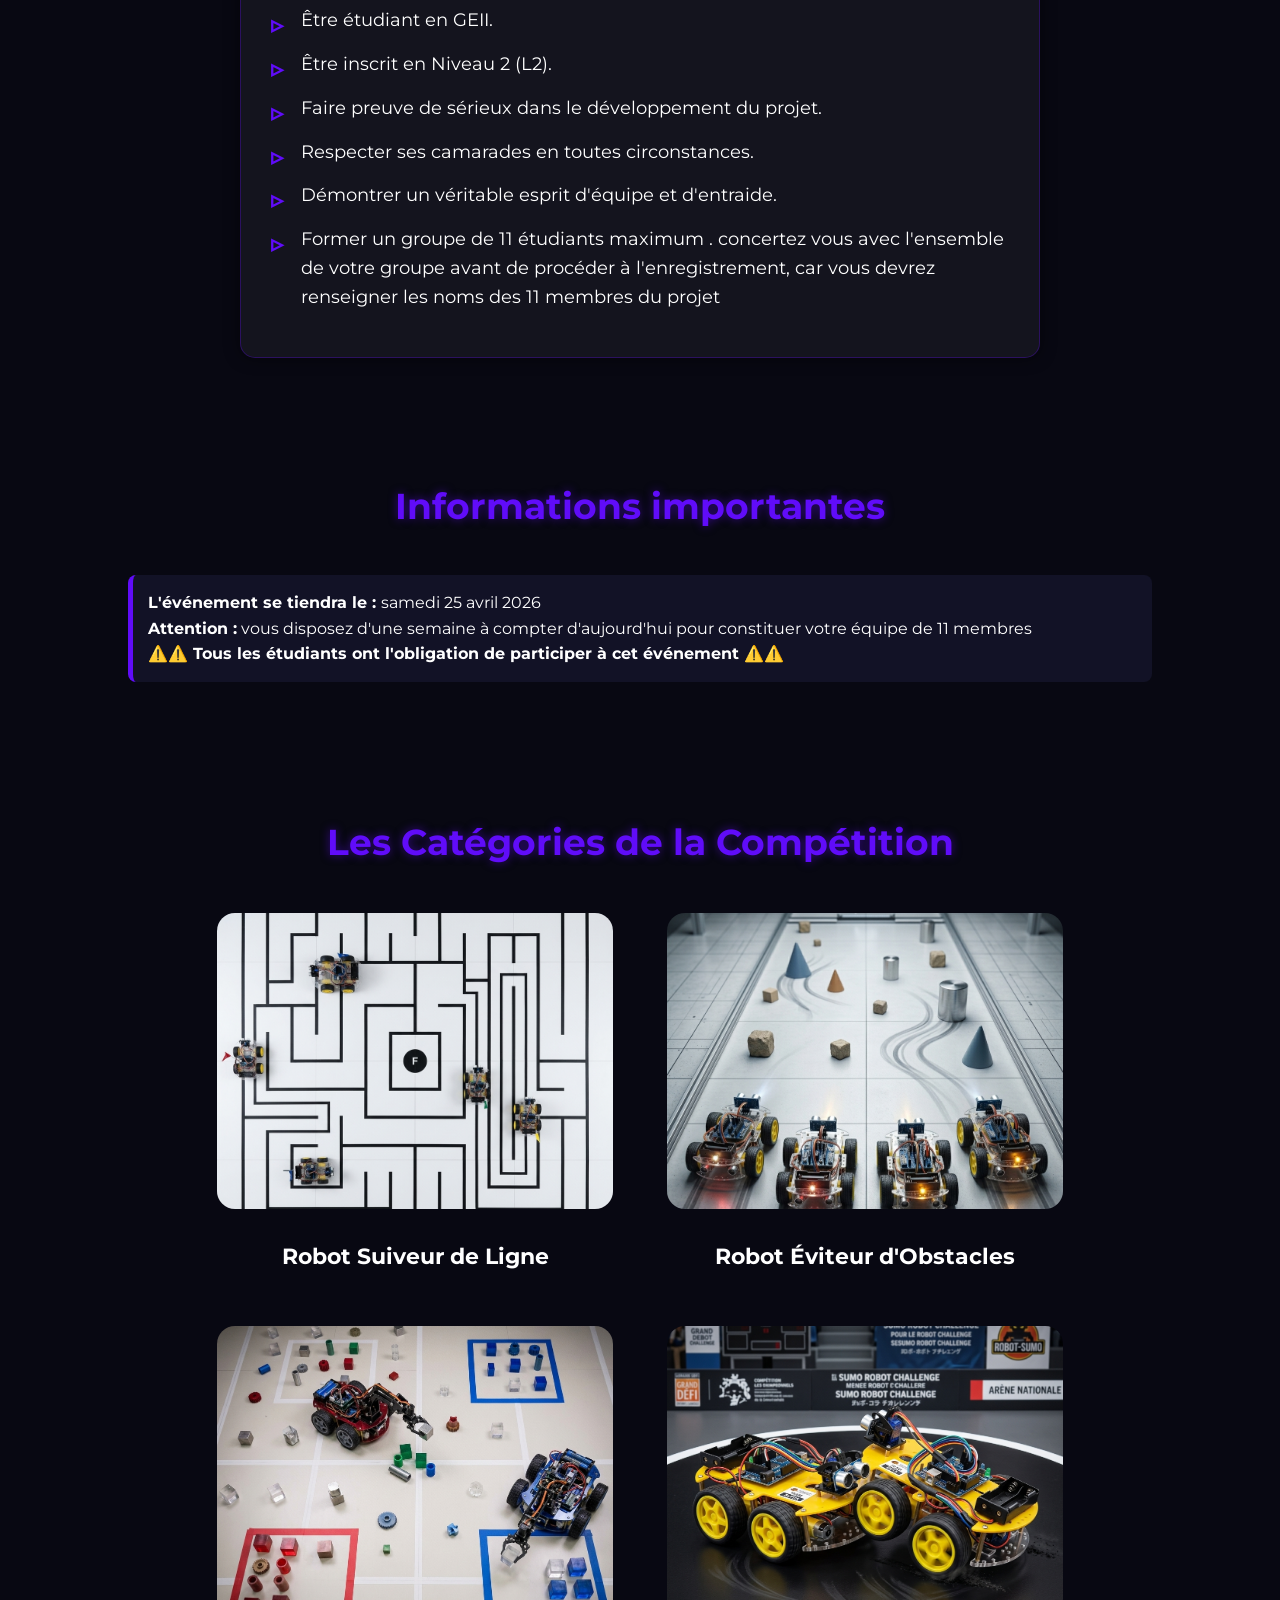
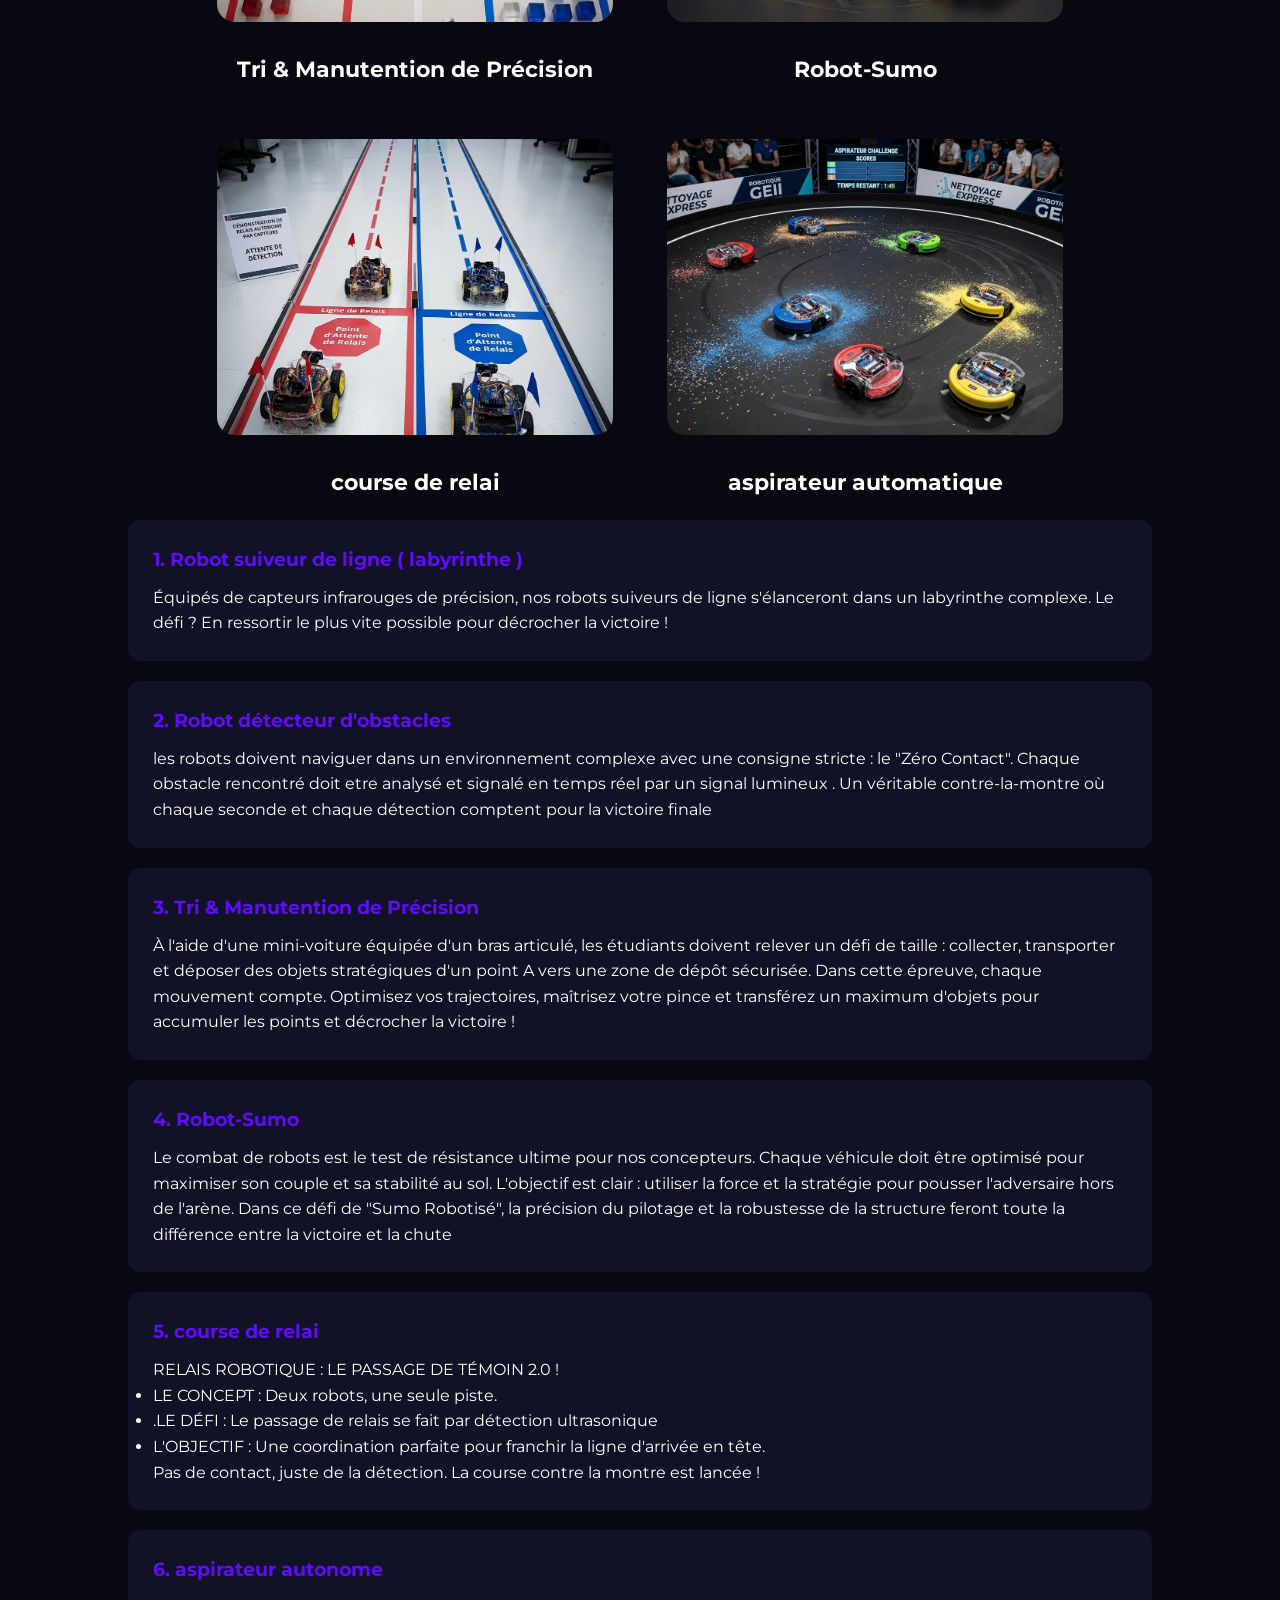
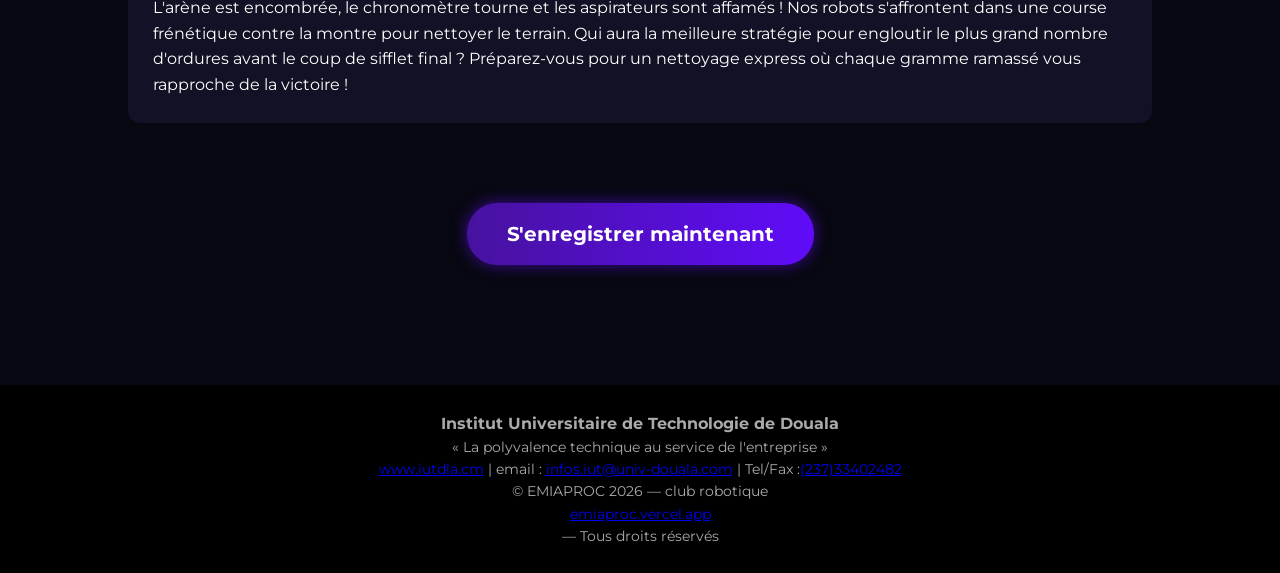
==== commit 3b85d818: "save" ====
--- a/index.html
+++ b/index.html
@@ -52,6 +52,7 @@
         <div class="rules-box">
             <ul>
                 <li>Être  étudiant en GEII.</li>
+                <li>Être inscrit en Niveau 2 (L2).</li>
                 <li>Faire preuve de sérieux dans le développement du projet.</li>
                 <li>Respecter ses camarades en toutes circonstances.</li>
                 <li>Démontrer un véritable esprit d'équipe et d'entraide.</li>
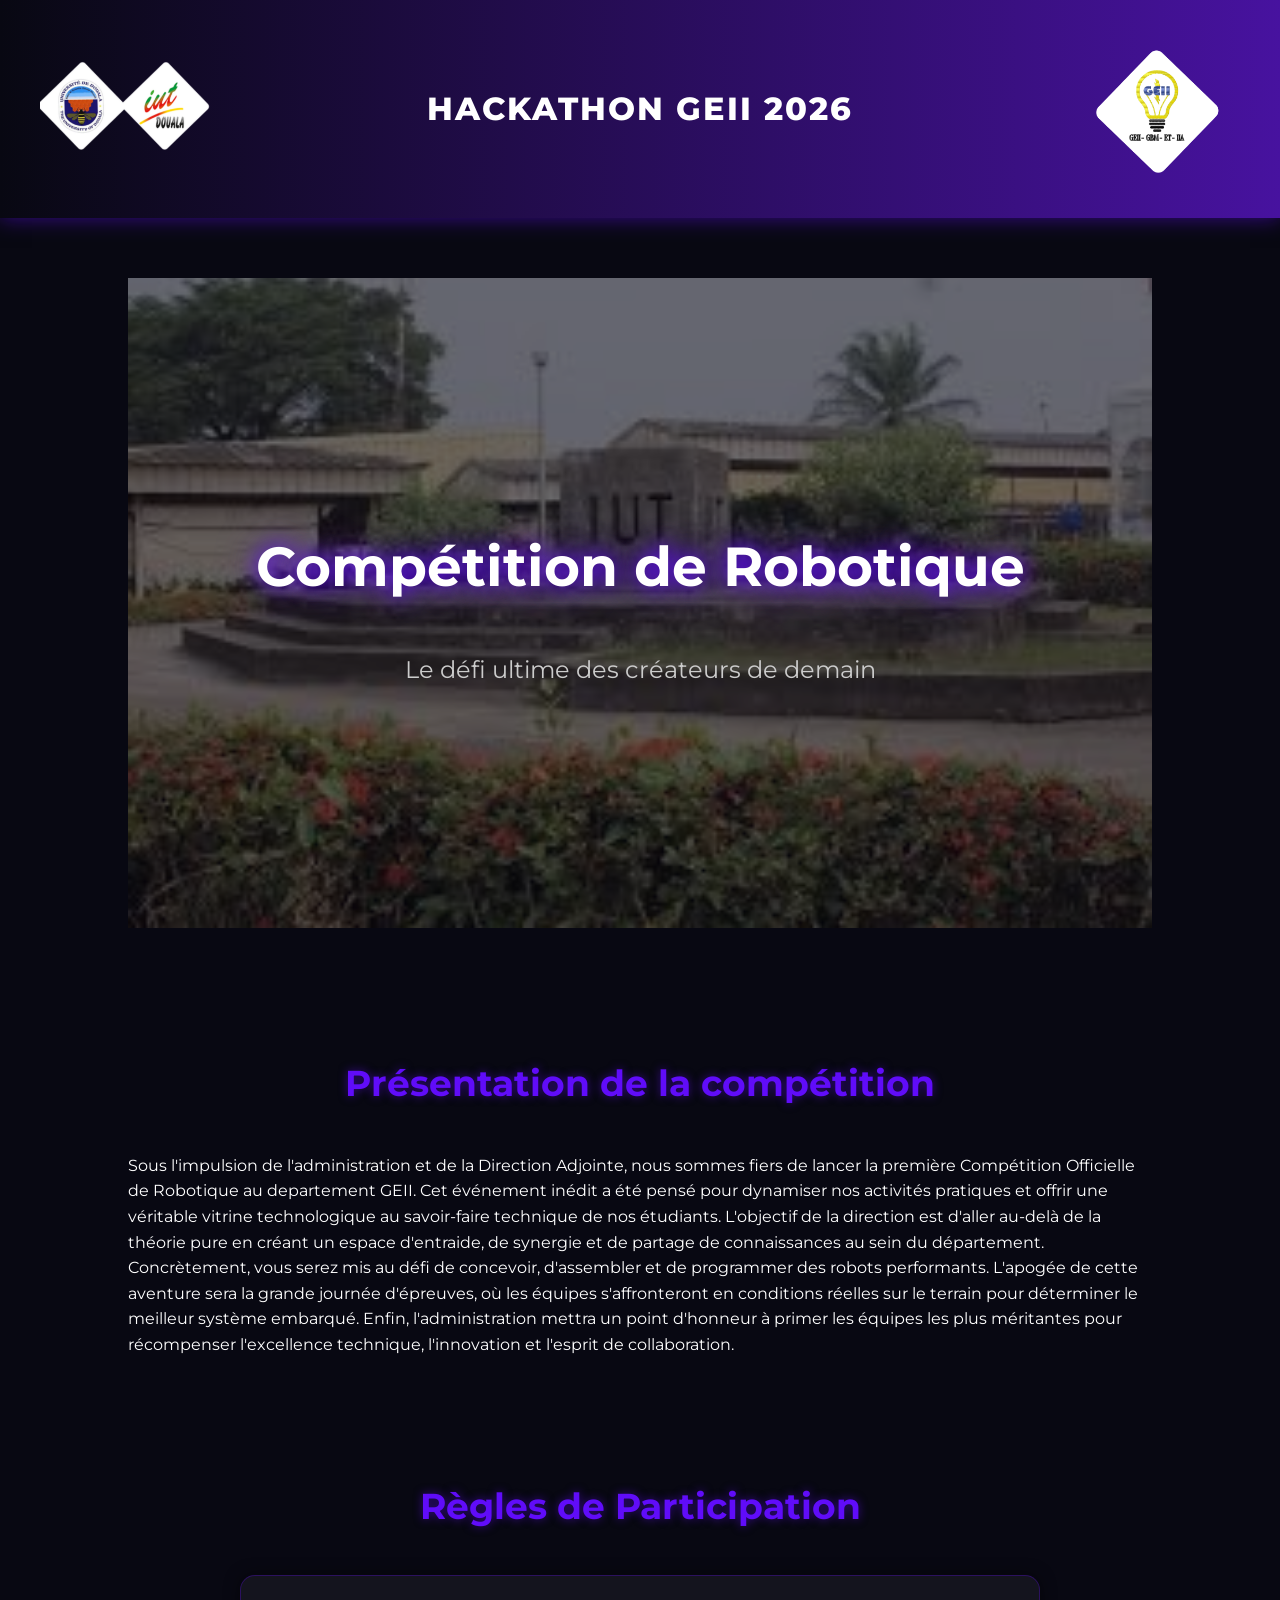
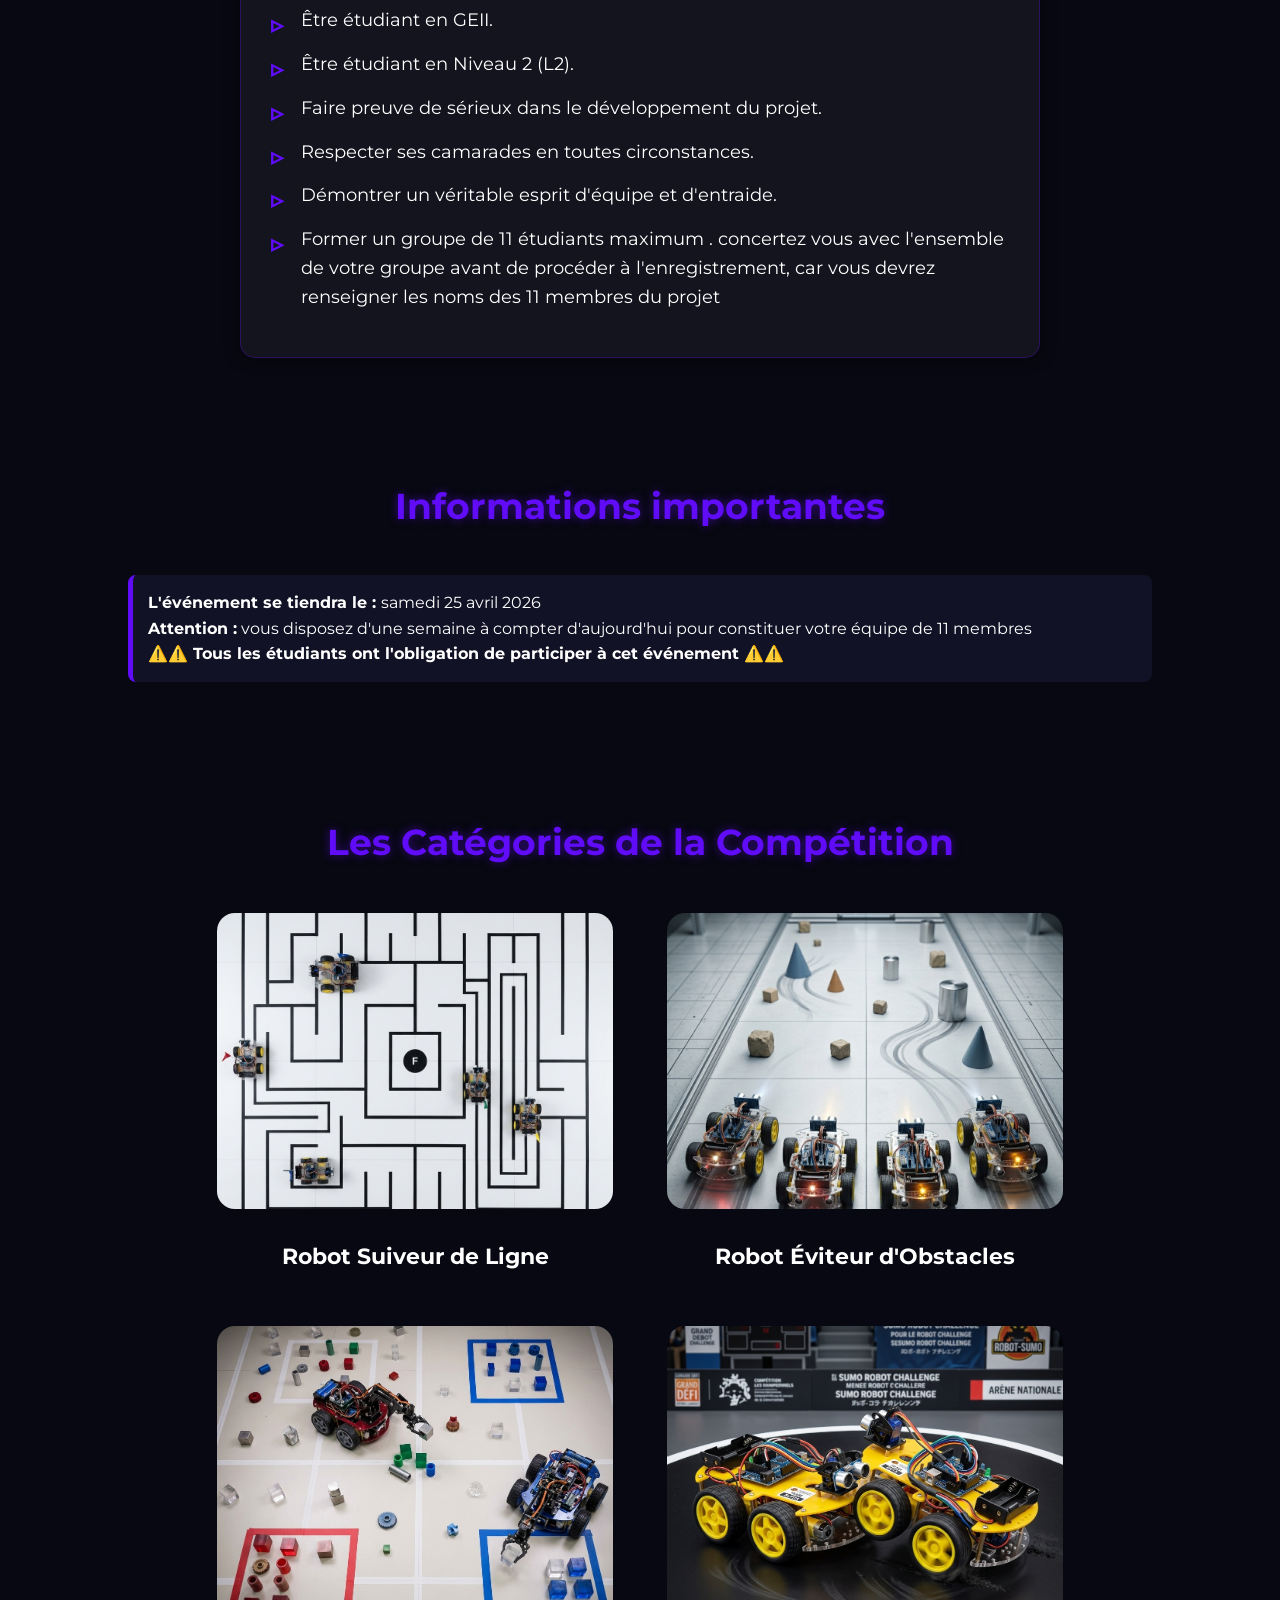
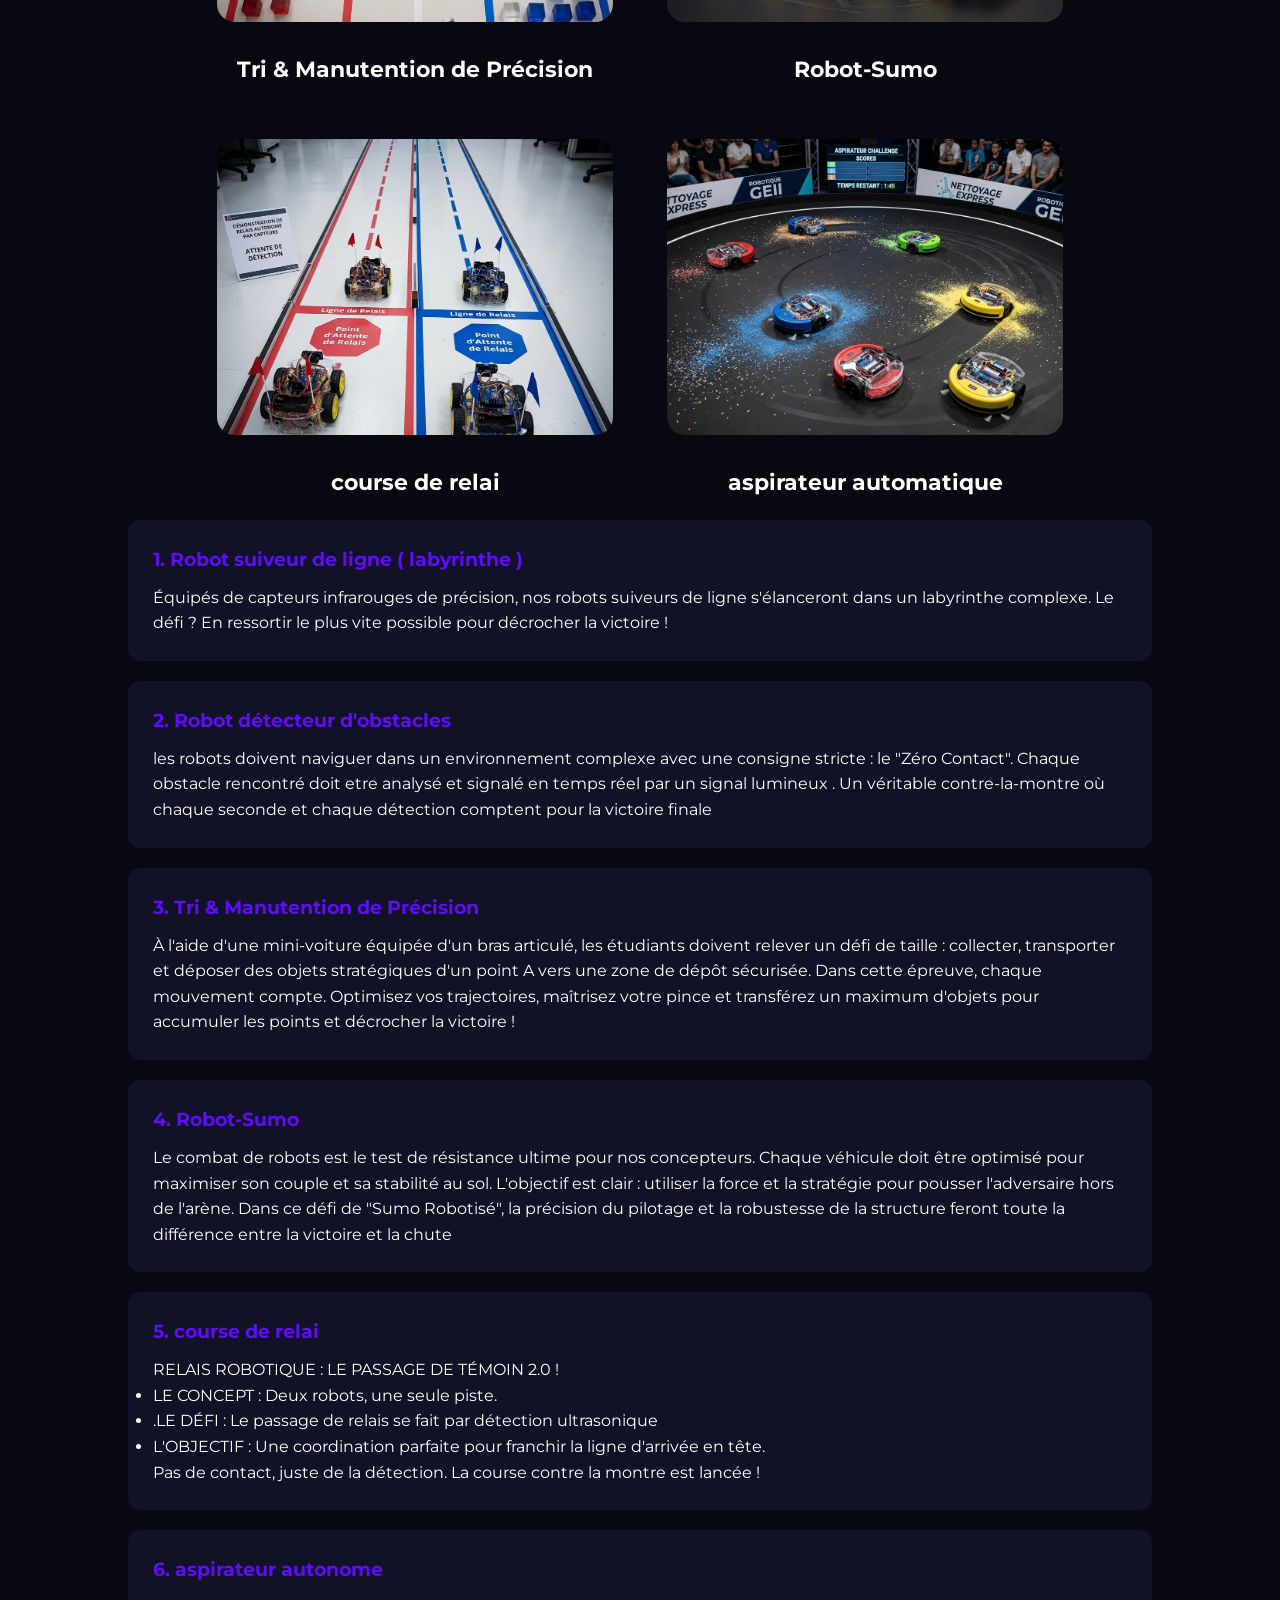
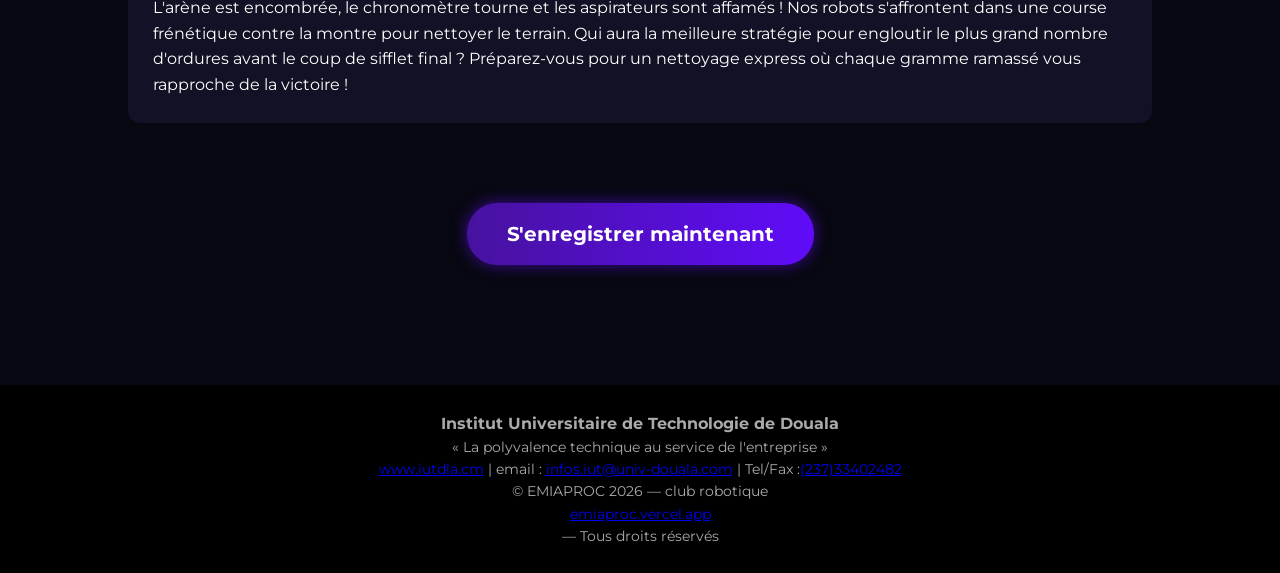
==== commit 075377d1: "save" ====
--- a/index.html
+++ b/index.html
@@ -52,7 +52,7 @@
         <div class="rules-box">
             <ul>
                 <li>Être  étudiant en GEII.</li>
-                <li>Être inscrit en Niveau 2 (L2).</li>
+                <li>Être étudiant en Niveau 2 (L2).</li>
                 <li>Faire preuve de sérieux dans le développement du projet.</li>
                 <li>Respecter ses camarades en toutes circonstances.</li>
                 <li>Démontrer un véritable esprit d'équipe et d'entraide.</li>
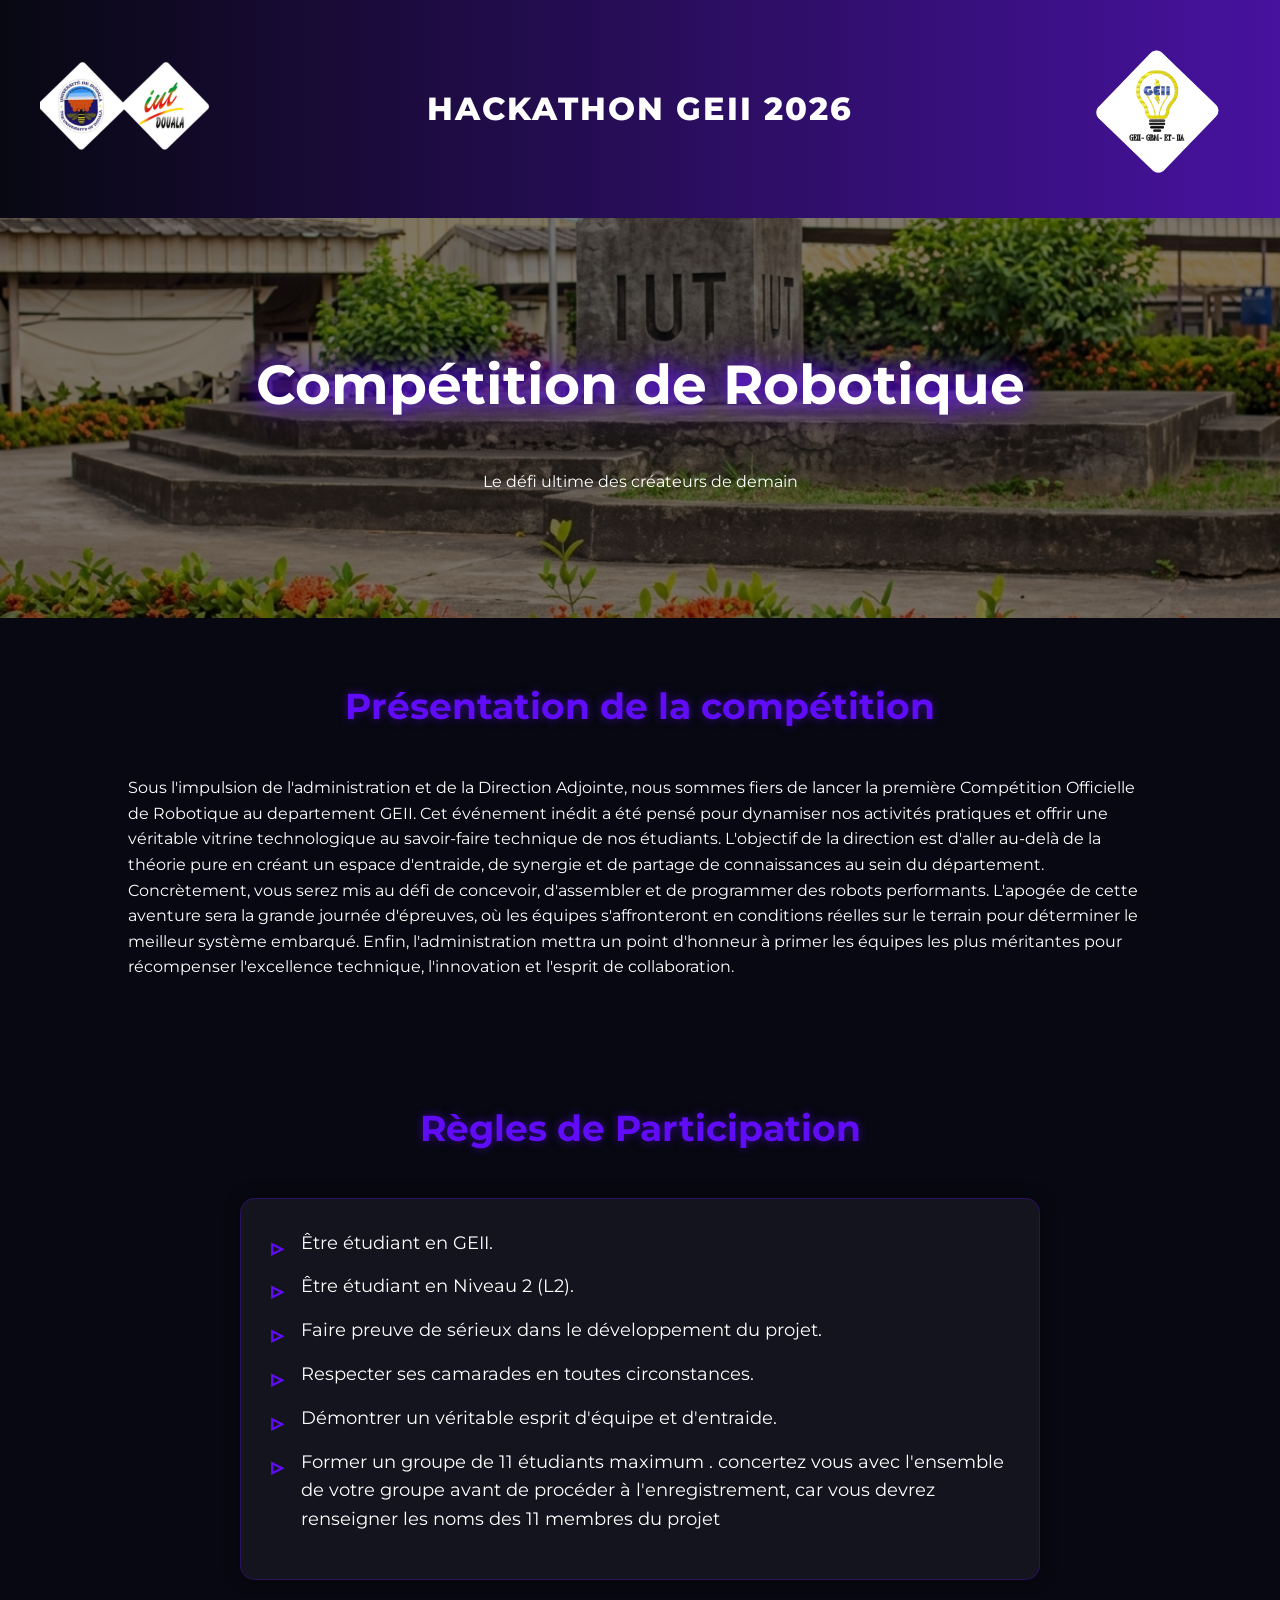
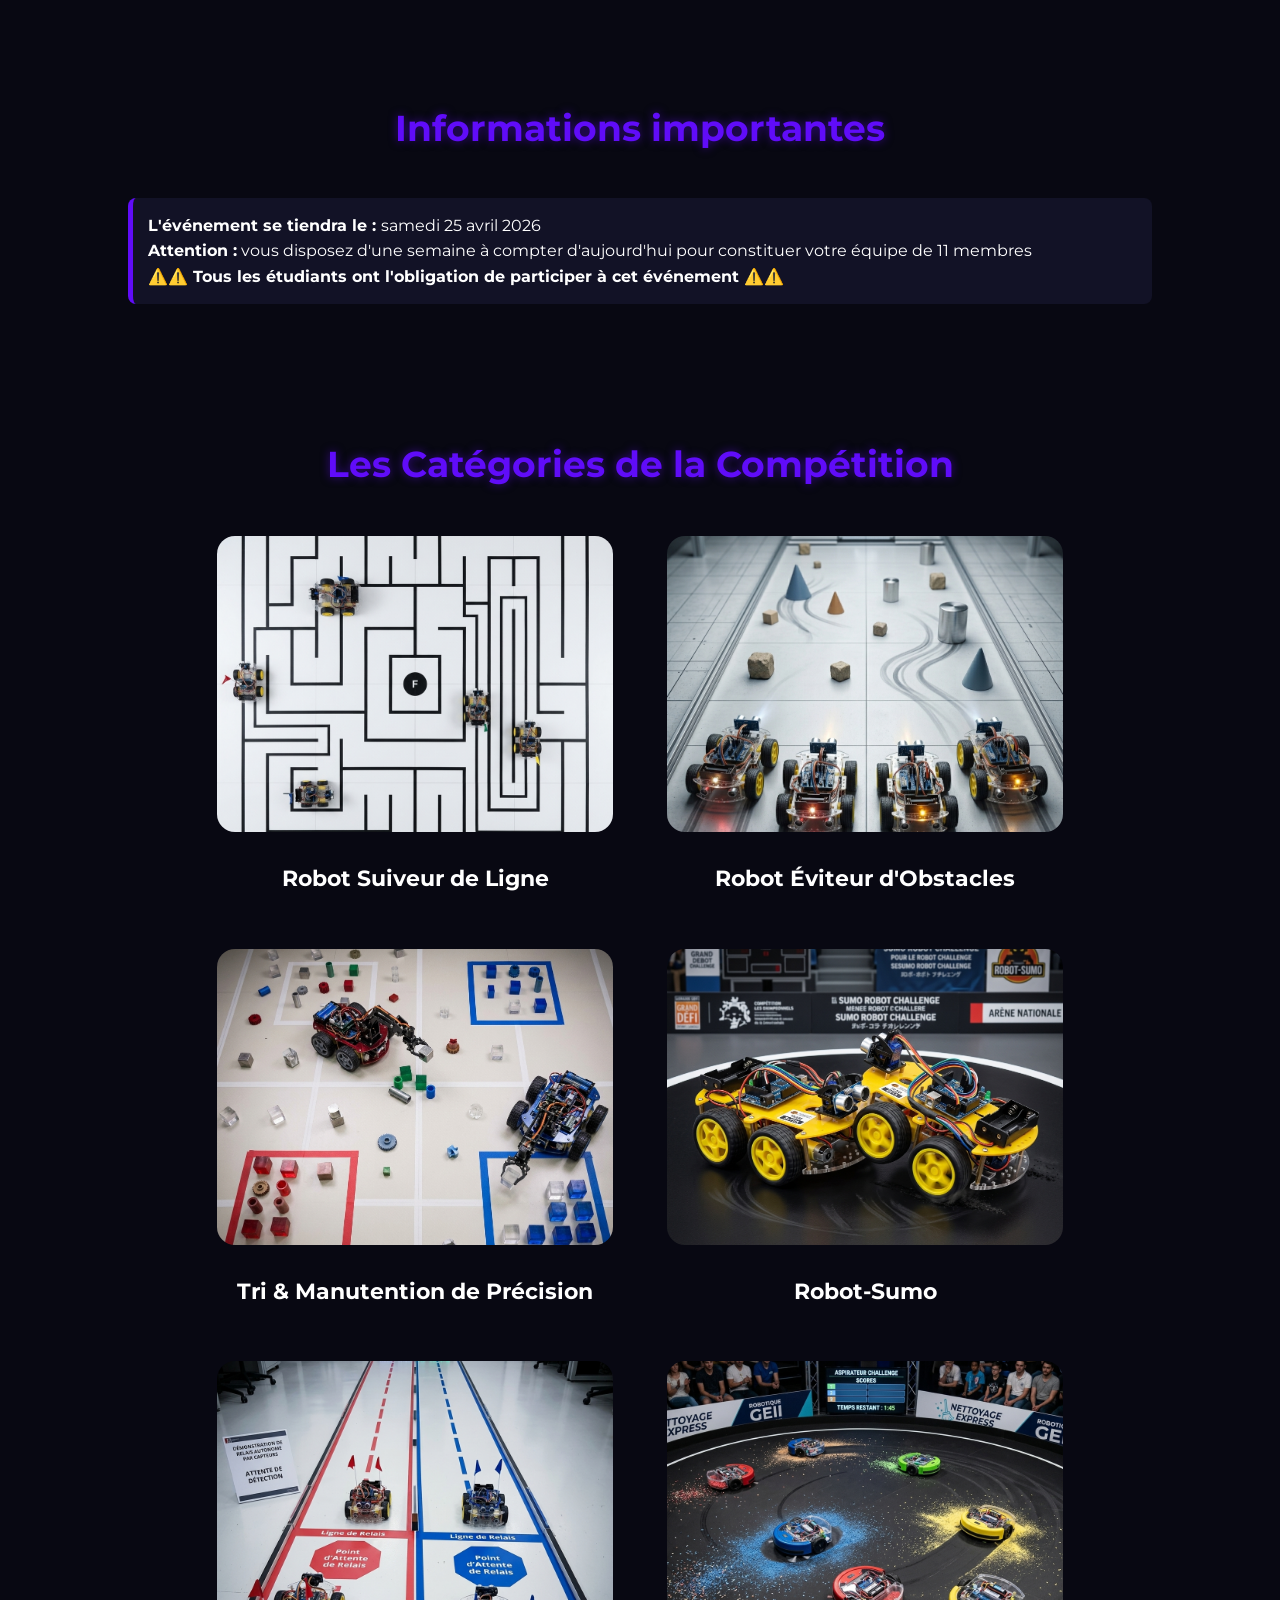
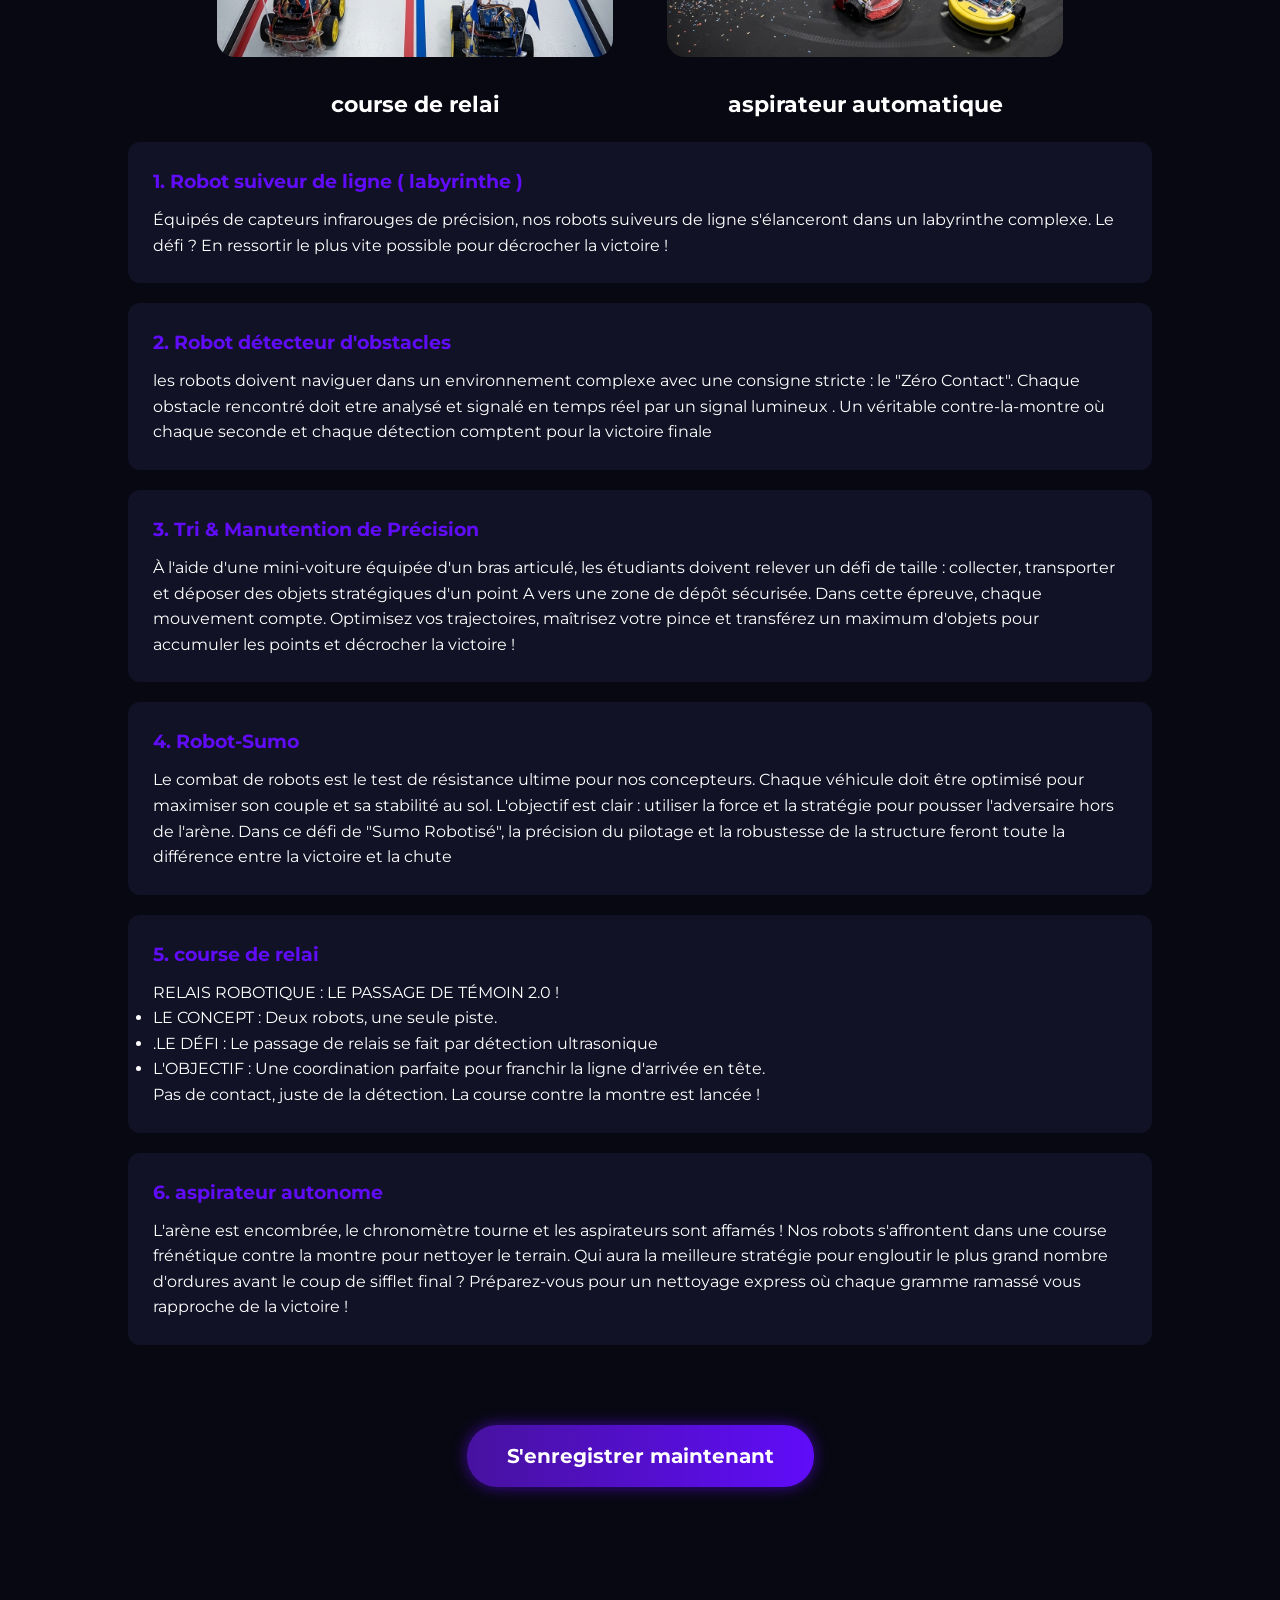
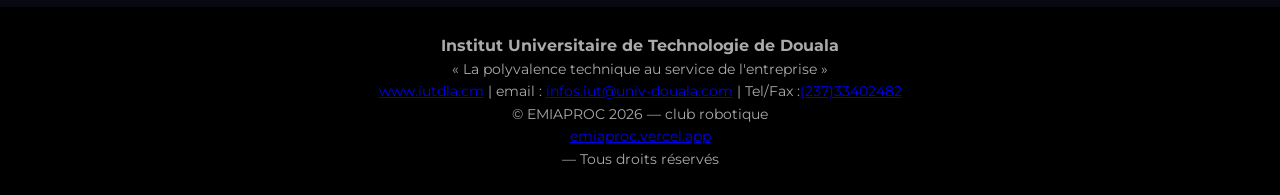
==== commit 64d3f111: "manage" ====
--- a/index.html
+++ b/index.html
@@ -21,9 +21,18 @@
         </div>
     </header>
 
-    <section class="hero">
-        <img src="image/iut.jpg" alt="Affiche du concours de robotique" class="hero-image">
-        <div class="hero-text">
+    <section class="zero">
+
+        <div class="slider">
+        <div class="slides">
+        <img src="image/iutb.png" alt="Affiche du concours de robotique" class="slide">
+        <img src="image/student.png" alt="Étudiant 1" class="slide">
+        <img src="image/gold.png" alt="Étudiant 3" class="slide">
+        </div>
+
+        <div class="overlay"></div> 
+       </div>
+        <div class="zero-text">
             <h2>Compétition de Robotique</h2>
             <p>Le défi ultime des créateurs de demain</p>
         </div>
--- a/style.css
+++ b/style.css
@@ -459,3 +459,80 @@
 
 
 
+
+
+/* ========================================= */
+/* ===== SECTION HERO (SLIDER + TEXTE) ===== */
+/* ========================================= */
+
+.zero {
+    position: relative; /* Conteneur principal */
+    width: 100%;
+    height: 400px; /* Tu peux ajuster cette hauteur */
+    display: flex;
+    align-items: center; /* Centre le texte verticalement */
+    justify-content: center; /* Centre le texte horizontalement */
+    overflow: hidden;
+}
+
+/* --- LE SLIDER (FONCTIONNE COMME UN FOND) --- */
+.slider {
+    position: absolute; /* Se détache pour aller en arrière-plan */
+    top: 0;
+    left: 0;
+    width: 100%;
+    height: 100%;
+    z-index: 1; /* Couche du fond (Niveau 1) */
+}
+
+/* Filtre noir transparent sur les images */
+.overlay {
+    position: absolute;
+    top: 0;
+    left: 0;
+    width: 100%;
+    height: 100%;
+    background: rgba(0, 0, 0, 0.5); /* Assombrit les images de 50% */
+    z-index: 2; /* Au-dessus des images, sous le texte (Niveau 2) */
+}
+
+.slides {
+    display: flex;
+    width: 100%;
+    height: 100%;
+    animation: slideShow 15s infinite; /* 15 secondes au total */
+}
+
+.slide {
+    width: 100%;
+    height: 100%;
+    object-fit: cover; /* Remplit l'espace sans déformer */
+    flex-shrink: 0;
+}
+
+/* --- LE TEXTE FIGÉ --- */
+.zero-text {
+    position: relative;
+    z-index: 3; /* Couche supérieure : reste toujours devant ! (Niveau 3) */
+    text-align: center;
+   /* transform:translate(-50%,-50%);*/
+   
+}
+
+
+
+
+.zero-text h2{
+    font-size:55px;
+    color:#ffffff;
+    text-shadow:0 0 20px #600cf9, 0 0 40px #47129f;
+}
+
+
+/* --- ANIMATION DU DIAPORAMA (AVEC PAUSES) --- */
+@keyframes slideShow {
+    0%, 25% { transform: translateX(0%); }      /* Image 1 reste fixe puis... */
+    33%, 58% { transform: translateX(-100%); }  /* Glisse vers Image 2, reste fixe puis... */
+    66%, 91% { transform: translateX(-200%); }  /* Glisse vers Image 3, reste fixe puis... */
+    100% { transform: translateX(0%); }         /* Retour très rapide au début */
+}
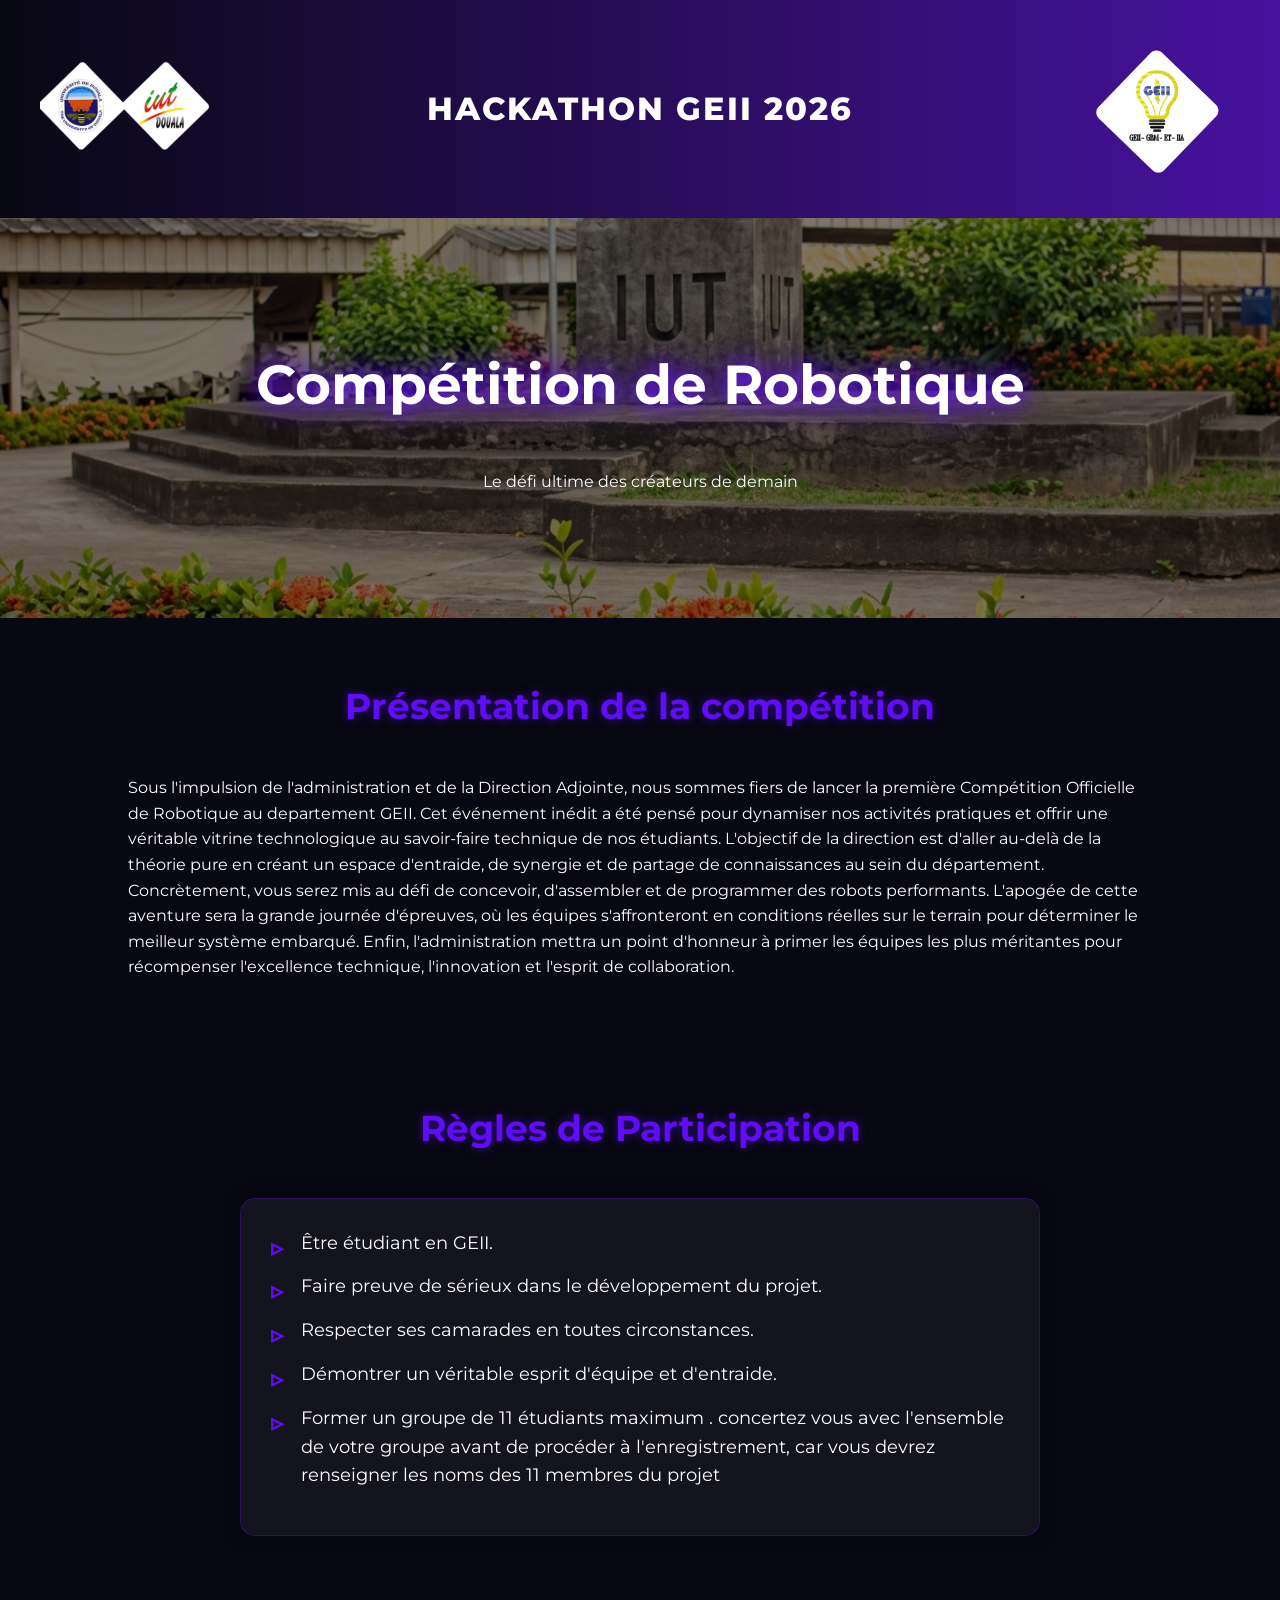
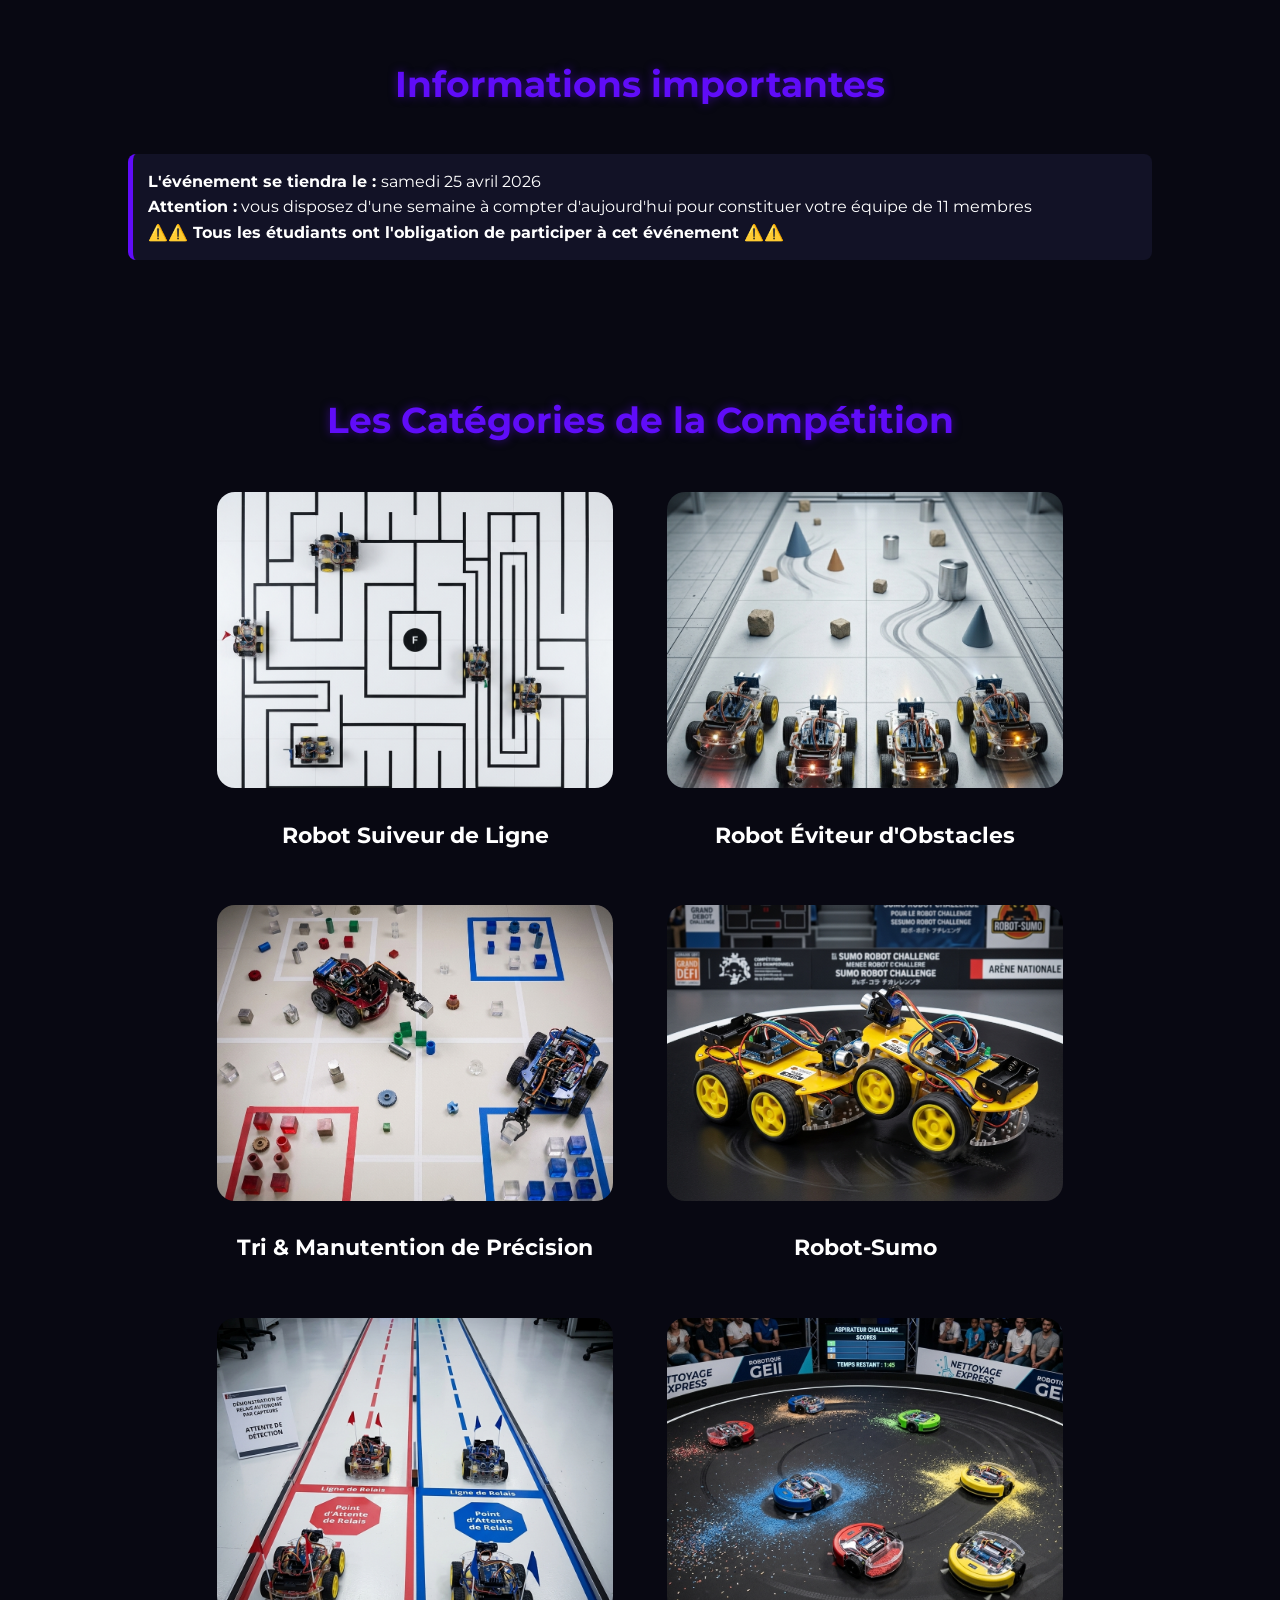
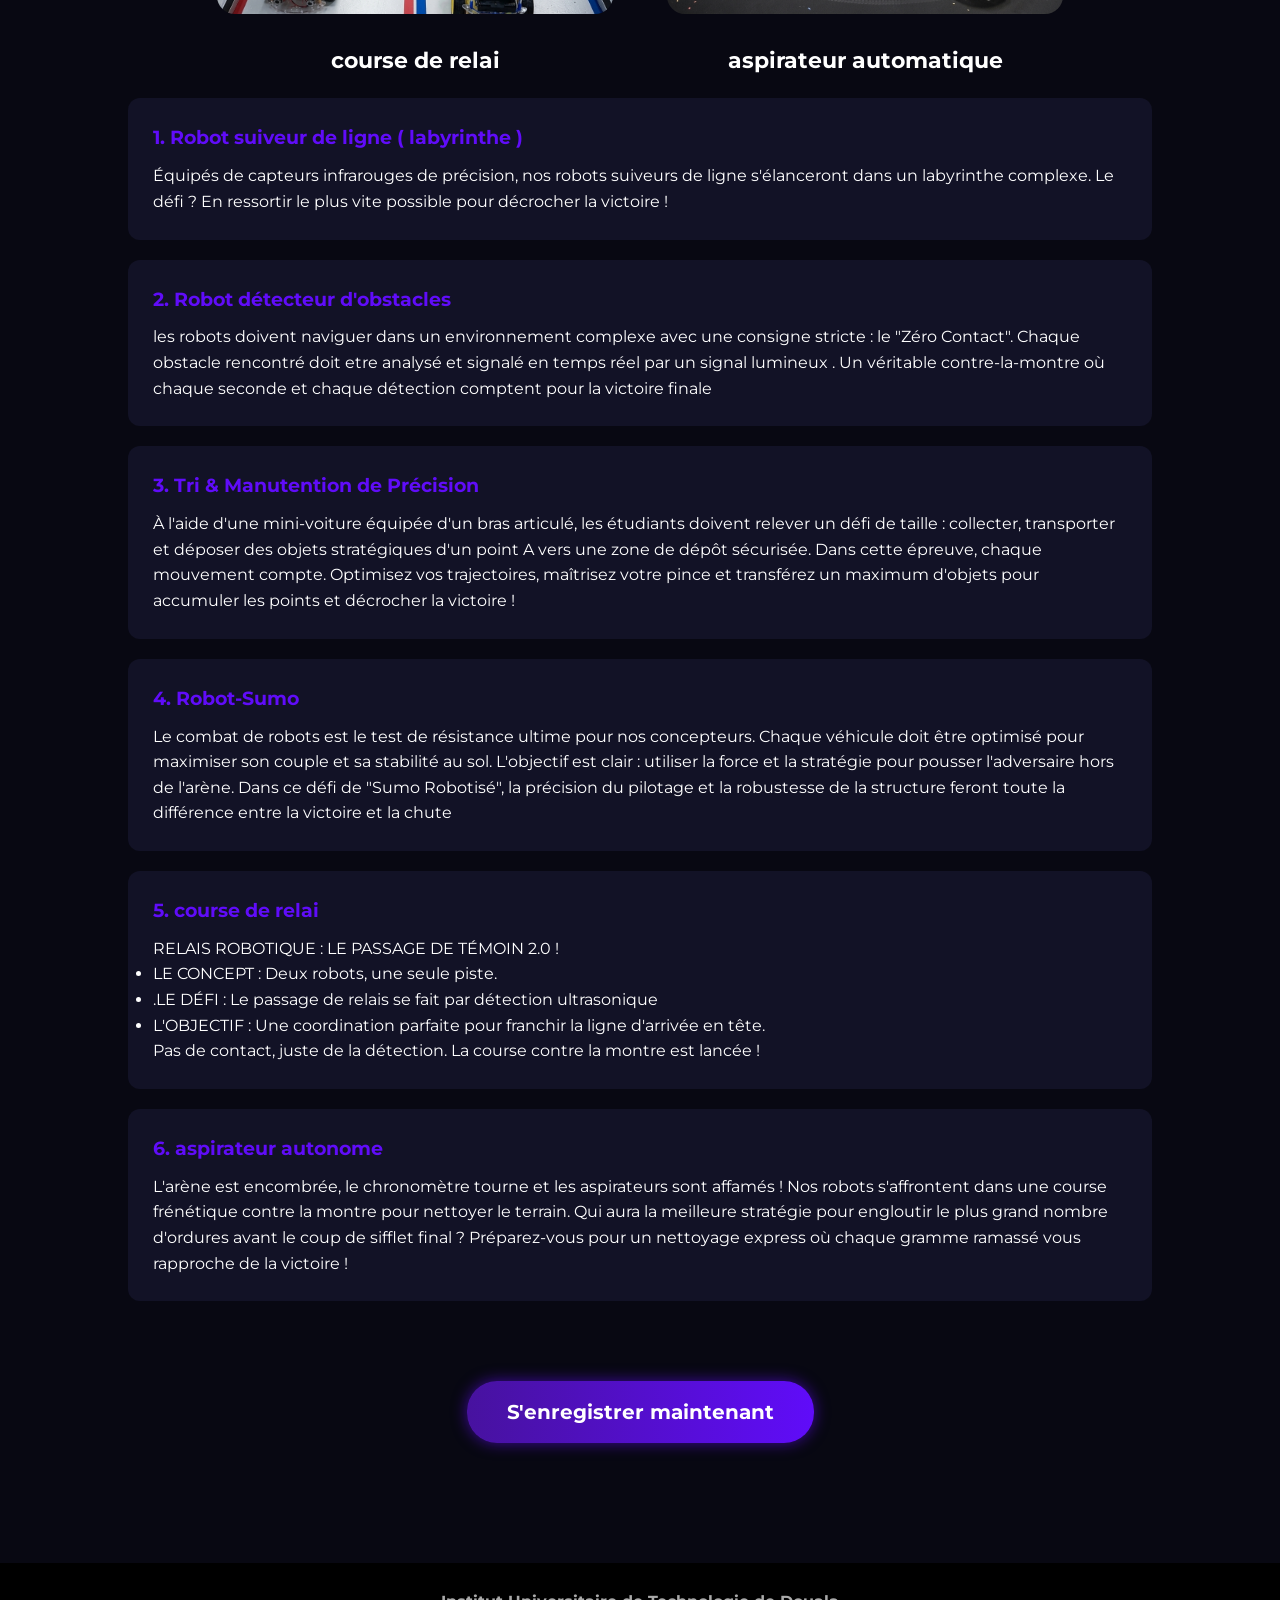
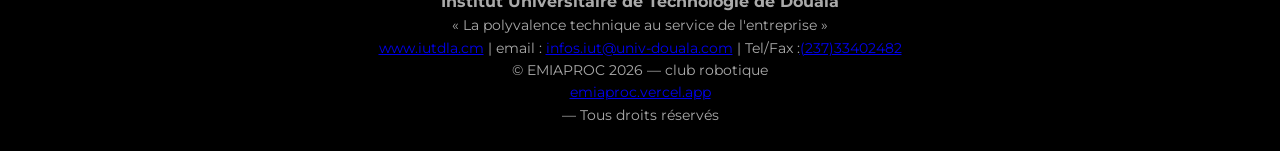
==== commit 7290e891: "Update index.html" ====
--- a/index.html
+++ b/index.html
@@ -61,7 +61,7 @@
         <div class="rules-box">
             <ul>
                 <li>Être  étudiant en GEII.</li>
-                <li>Être étudiant en Niveau 2 (L2).</li>
+               
                 <li>Faire preuve de sérieux dans le développement du projet.</li>
                 <li>Respecter ses camarades en toutes circonstances.</li>
                 <li>Démontrer un véritable esprit d'équipe et d'entraide.</li>
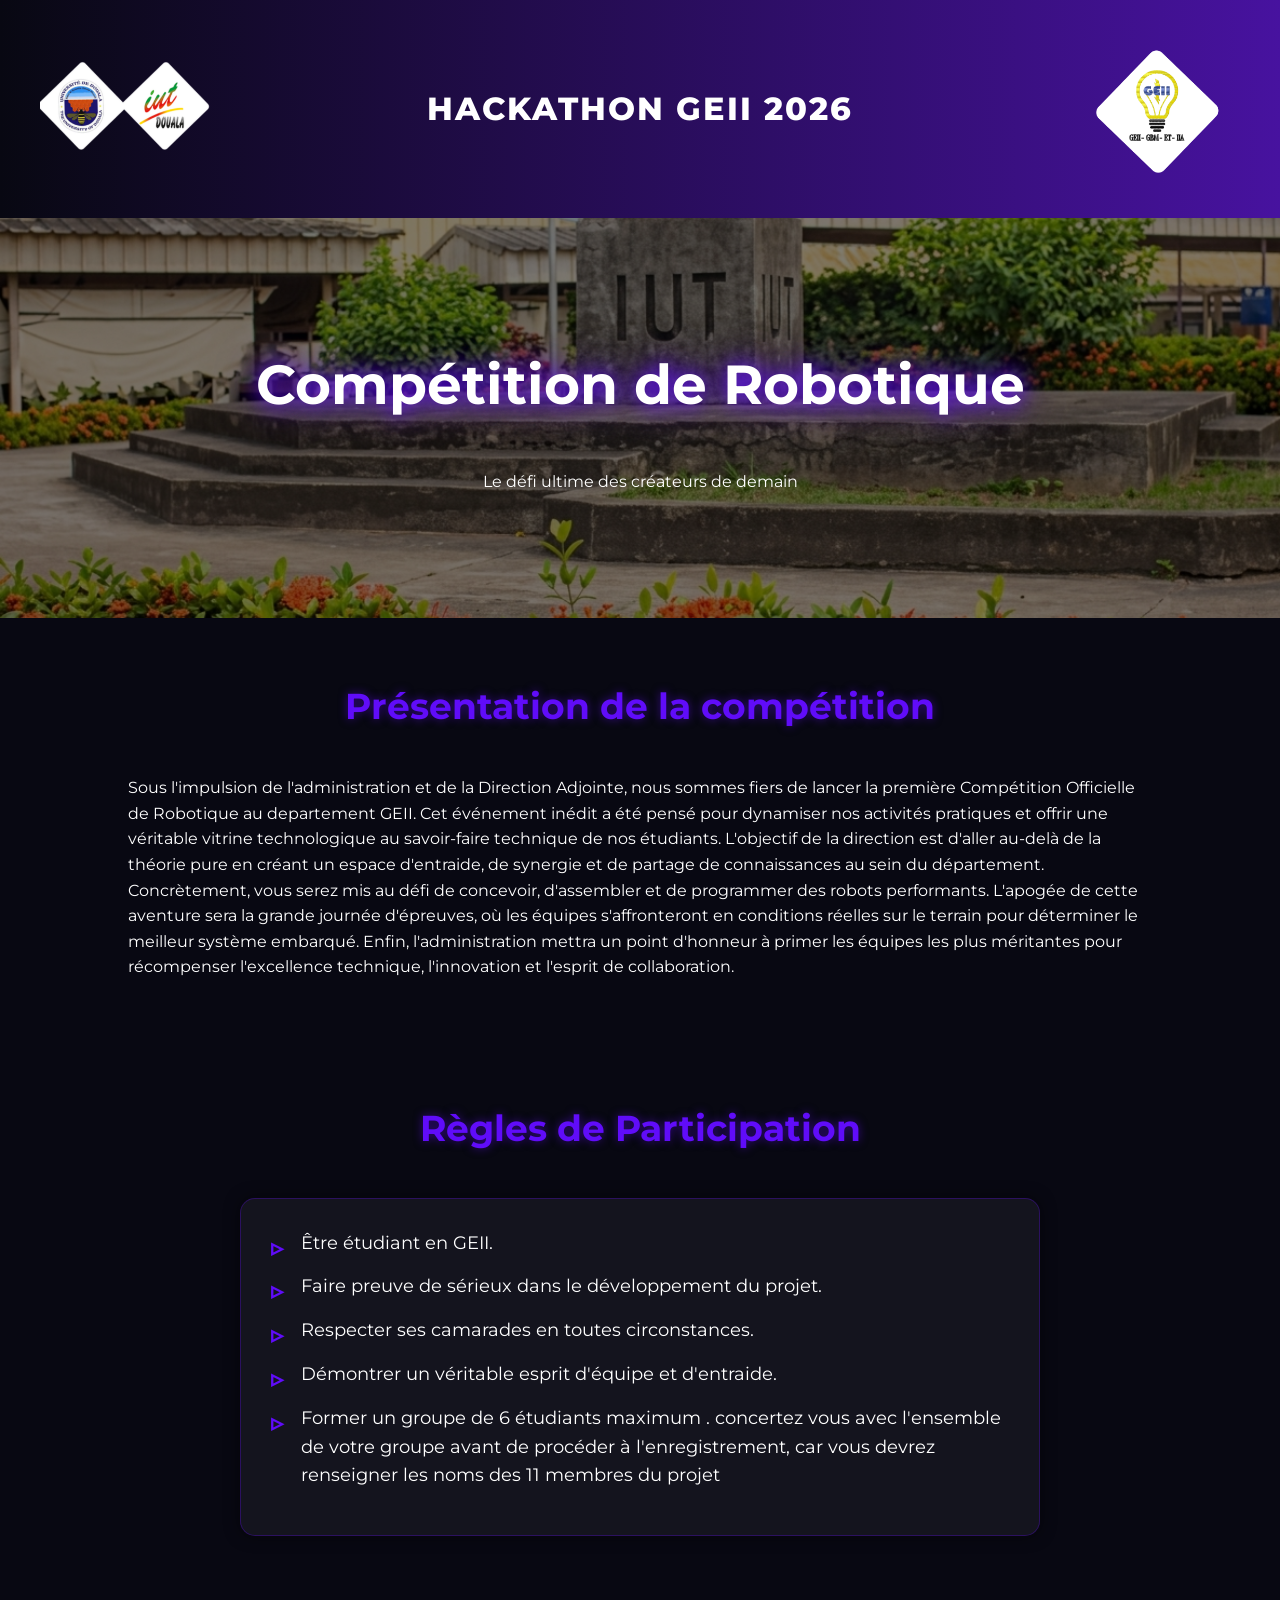
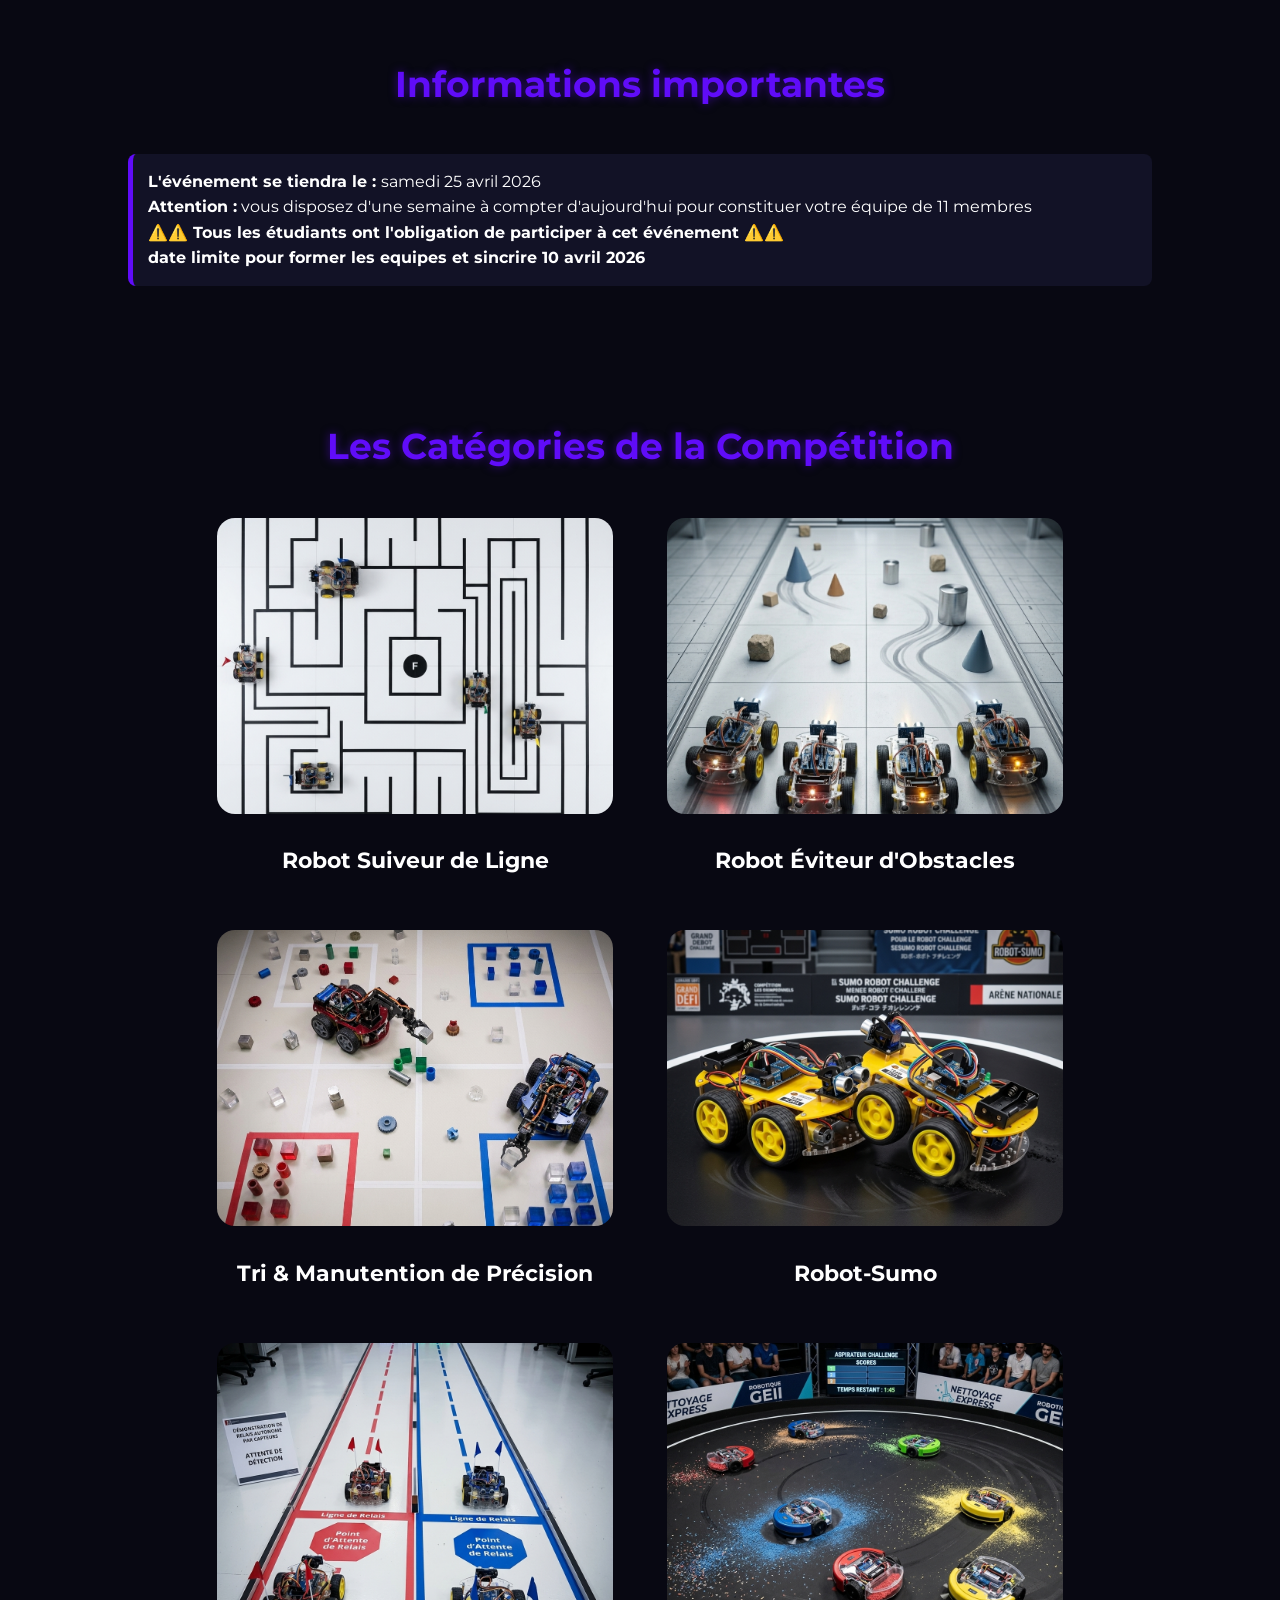
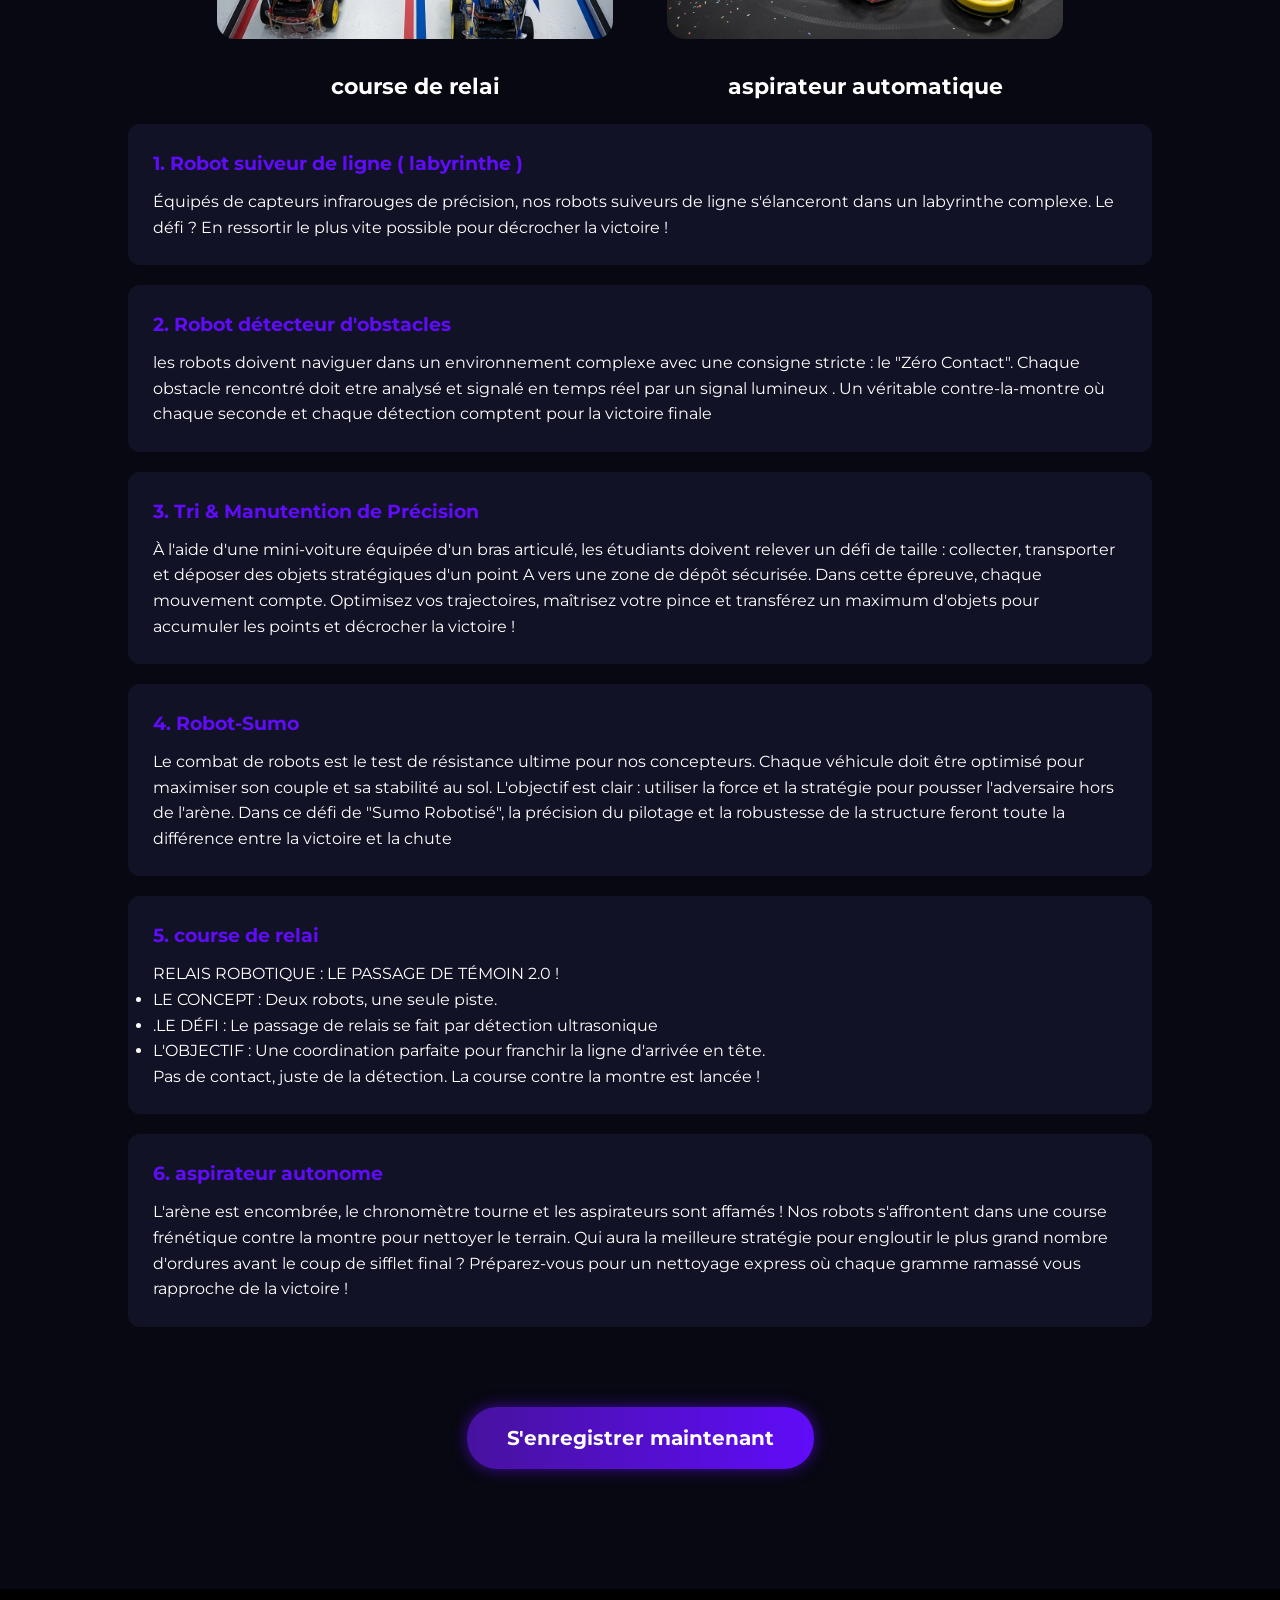
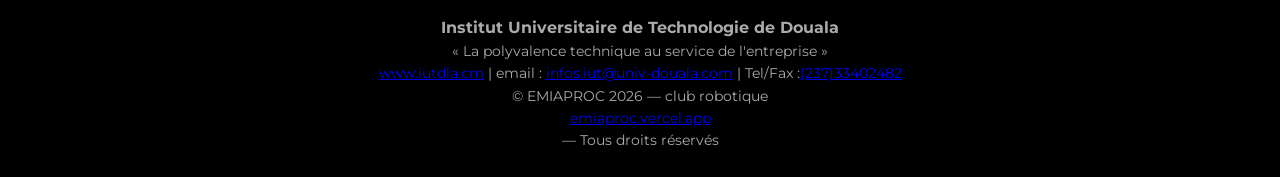
==== commit a8c4414b: "Update index.html" ====
--- a/index.html
+++ b/index.html
@@ -65,7 +65,7 @@
                 <li>Faire preuve de sérieux dans le développement du projet.</li>
                 <li>Respecter ses camarades en toutes circonstances.</li>
                 <li>Démontrer un véritable esprit d'équipe et d'entraide.</li>
-                <li>Former un groupe de 11 étudiants maximum . concertez vous  avec l'ensemble de votre groupe avant de procéder à l'enregistrement, 
+                <li>Former un groupe de 6 étudiants maximum . concertez vous  avec l'ensemble de votre groupe avant de procéder à l'enregistrement, 
                  car vous devrez renseigner les noms des 11 membres du projet</li>
             </ul>
         </div>
@@ -84,6 +84,7 @@
 
    <p><strong>Attention :</strong> vous disposez d'une semaine à compter d'aujourd'hui pour constituer votre équipe de 11 membres </p>
    <p><strong>⚠️⚠️ Tous les étudiants ont l'obligation de participer à cet événement  ⚠️⚠️</strong>  </p>
+   <p><strong>date limite pour former les equipes et sincrire <strong>10 avril 2026 </strong></strong></strong>  </p>
    
 </li>
 </section>
